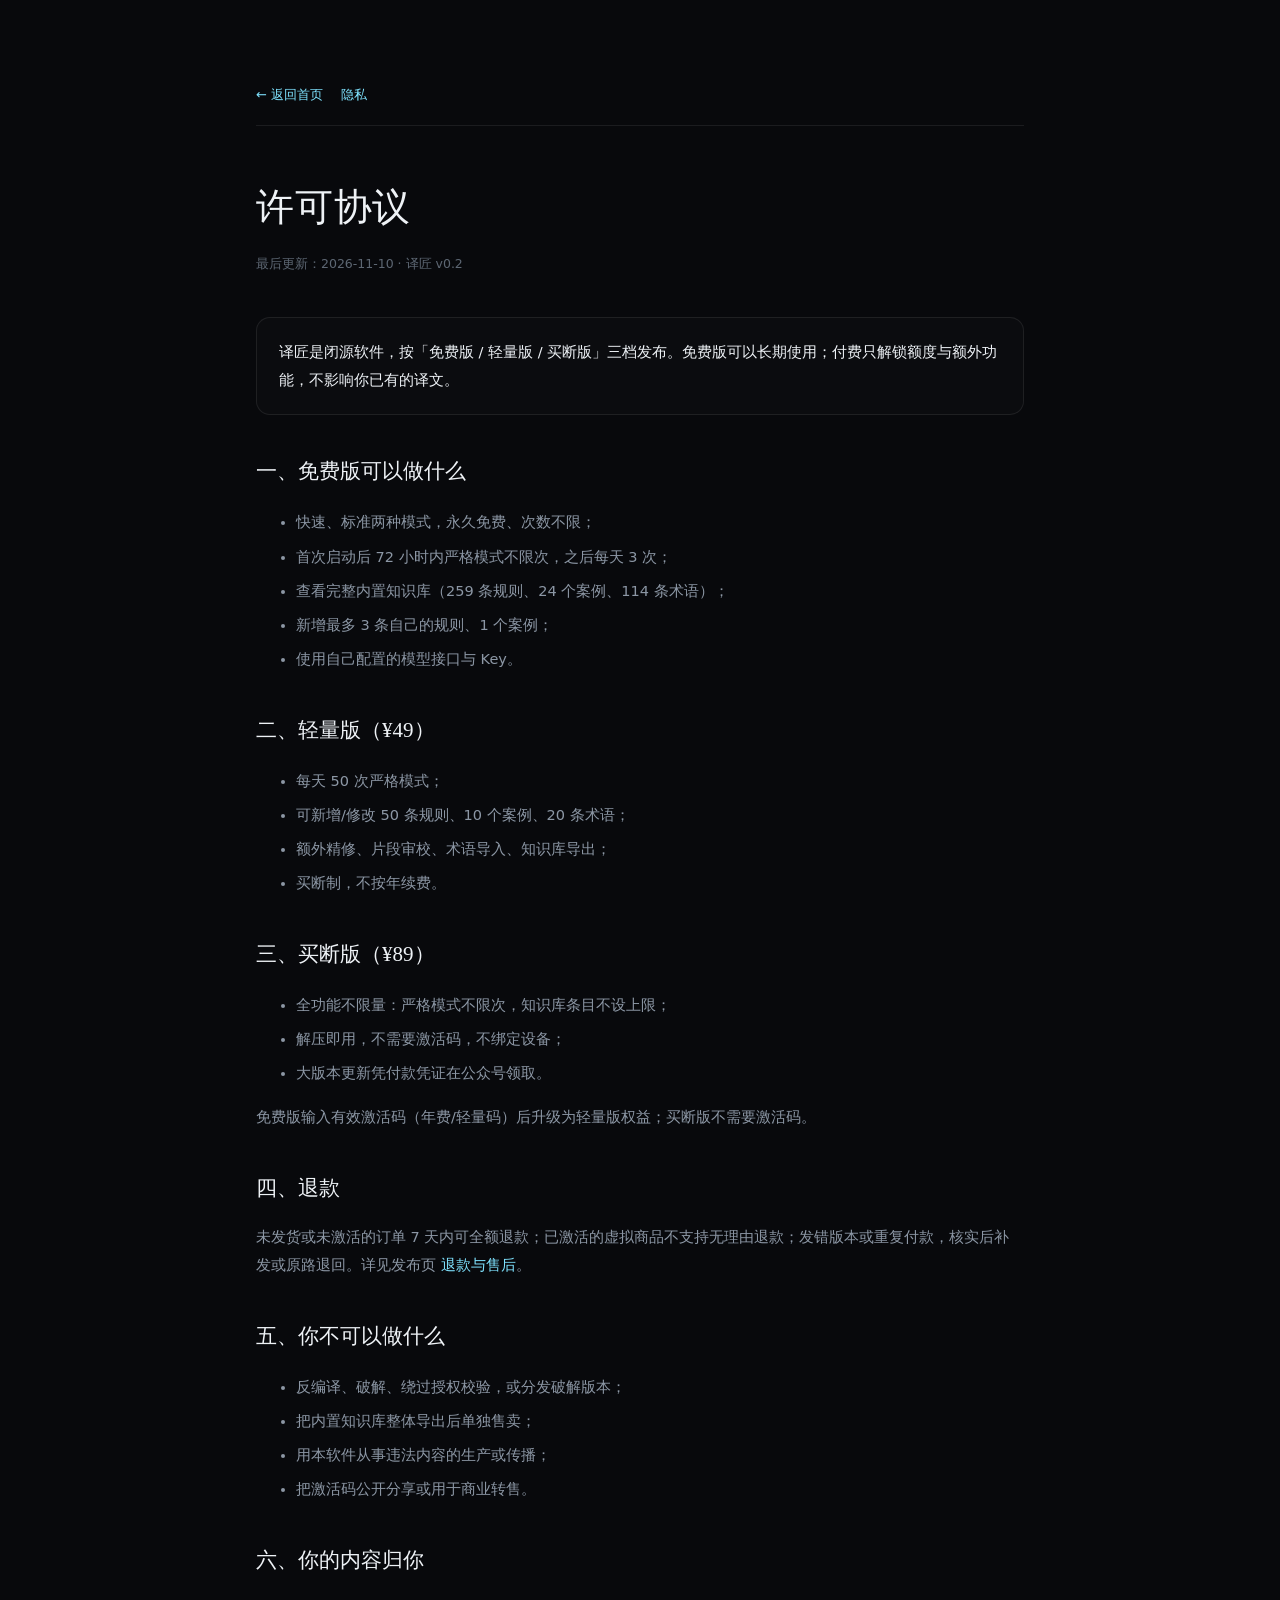
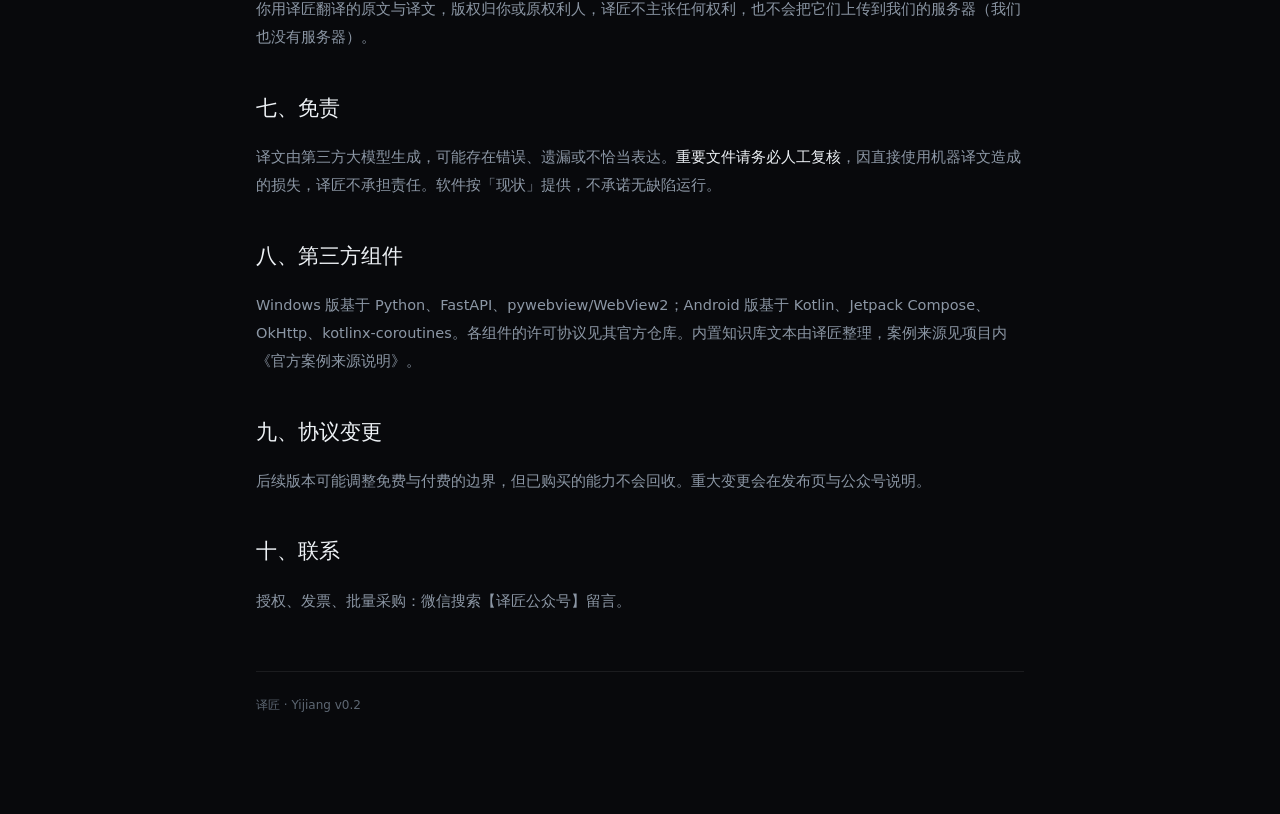
==== docs/license.html @ 1c34830a "docs: 同步三档页面、退款说明与 README（修正上次提交源目录）" ====
<!doctype html>
<html lang="zh-CN">
<head>
<meta charset="utf-8" />
<meta name="viewport" content="width=device-width, initial-scale=1" />
<title>译匠 · 许可协议</title>
<meta name="description" content="译匠的许可协议：免费版可用范围、付费能力、禁止行为与免责声明。" />
<link rel="icon" href="data:image/svg+xml,%3Csvg xmlns='http://www.w3.org/2000/svg' viewBox='0 0 64 64'%3E%3Crect width='64' height='64' rx='14' fill='%230b0d10'/%3E%3Ctext x='32' y='46' font-size='40' text-anchor='middle' fill='%23eef2f6' font-family='serif'%3E%E8%AF%91%3C/text%3E%3C/svg%3E" />
<style>
  :root{
    --bg:#08090c; --ink:#eef2f6; --dim:#8c97a5; --faint:#5d6773; --teal:#7fe3ff;
    --line:rgba(255,255,255,.08);
    --serif:"Songti SC","Noto Serif SC","Source Han Serif SC",SimSun,Georgia,serif;
    --sans:"PingFang SC","Microsoft YaHei","Noto Sans SC",system-ui,-apple-system,sans-serif;
  }
  *{box-sizing:border-box}
  body{margin:0;background:var(--bg);color:var(--ink);font-family:var(--sans);line-height:1.95;-webkit-font-smoothing:antialiased}
  a{color:var(--teal);text-decoration:none}
  a:hover{text-decoration:underline}
  .wrap{max-width:820px;margin:0 auto;padding:64px 26px 96px}
  nav{border-bottom:1px solid var(--line);padding:18px 0;margin-bottom:44px;font-size:13px;color:var(--dim);display:flex;gap:18px}
  h1{font-family:var(--serif);font-weight:500;font-size:38px;margin:0 0 8px;letter-spacing:.02em}
  .sub{color:var(--faint);font-size:12.5px;margin-bottom:40px}
  h2{font-family:var(--serif);font-weight:500;font-size:21px;margin:36px 0 10px}
  p,li{color:var(--dim);font-size:14.5px}
  li{margin:6px 0}
  b{color:var(--ink);font-weight:500}
  .box{border:1px solid var(--line);border-radius:14px;padding:20px 22px;background:rgba(255,255,255,.015);margin:22px 0}
  .box p{margin:0;color:var(--ink)}
  code{font-family:Consolas,monospace;font-size:13px;color:var(--teal)}
  footer{border-top:1px solid var(--line);margin-top:56px;padding-top:22px;font-size:12px;color:var(--faint)}
</style>
</head>
<body>
<div class="wrap">
  <nav>
    <a href="index.html">← 返回首页</a>
    <a href="privacy.html">隐私</a>
  </nav>

  <h1>许可协议</h1>
  <div class="sub">最后更新：2026-11-10 · 译匠 v0.2</div>

  <div class="box">
    <p>译匠是<b>闭源软件</b>，按「免费版 / 轻量版 / 买断版」三档发布。免费版可以长期使用；付费只解锁额度与额外功能，不影响你已有的译文。</p>
  </div>

  <h2>一、免费版可以做什么</h2>
  <ul>
    <li>快速、标准两种模式，永久免费、次数不限；</li>
    <li>首次启动后 72 小时内严格模式不限次，之后每天 3 次；</li>
    <li>查看完整内置知识库（259 条规则、24 个案例、114 条术语）；</li>
    <li>新增最多 3 条自己的规则、1 个案例；</li>
    <li>使用自己配置的模型接口与 Key。</li>
  </ul>

  <h2>二、轻量版（¥49）</h2>
  <ul>
    <li>每天 50 次严格模式；</li>
    <li>可新增/修改 50 条规则、10 个案例、20 条术语；</li>
    <li>额外精修、片段审校、术语导入、知识库导出；</li>
    <li>买断制，不按年续费。</li>
  </ul>

  <h2>三、买断版（¥89）</h2>
  <ul>
    <li>全功能不限量：严格模式不限次，知识库条目不设上限；</li>
    <li>解压即用，不需要激活码，不绑定设备；</li>
    <li>大版本更新凭付款凭证在公众号领取。</li>
  </ul>
  <p>免费版输入有效激活码（年费/轻量码）后升级为轻量版权益；买断版不需要激活码。</p>

  <h2>四、退款</h2>
  <p>未发货或未激活的订单 7 天内可全额退款；已激活的虚拟商品不支持无理由退款；发错版本或重复付款，核实后补发或原路退回。详见发布页 <a href="index.html#refund">退款与售后</a>。</p>

  <h2>五、你不可以做什么</h2>
  <ul>
    <li>反编译、破解、绕过授权校验，或分发破解版本；</li>
    <li>把内置知识库整体导出后单独售卖；</li>
    <li>用本软件从事违法内容的生产或传播；</li>
    <li>把激活码公开分享或用于商业转售。</li>
  </ul>

  <h2>六、你的内容归你</h2>
  <p>你用译匠翻译的原文与译文，版权归你或原权利人，译匠不主张任何权利，也不会把它们上传到我们的服务器（我们也没有服务器）。</p>

  <h2>七、免责</h2>
  <p>译文由第三方大模型生成，可能存在错误、遗漏或不恰当表达。<b>重要文件请务必人工复核</b>，因直接使用机器译文造成的损失，译匠不承担责任。软件按「现状」提供，不承诺无缺陷运行。</p>

  <h2>八、第三方组件</h2>
  <p>Windows 版基于 Python、FastAPI、pywebview/WebView2；Android 版基于 Kotlin、Jetpack Compose、OkHttp、kotlinx-coroutines。各组件的许可协议见其官方仓库。内置知识库文本由译匠整理，案例来源见项目内《官方案例来源说明》。</p>

  <h2>九、协议变更</h2>
  <p>后续版本可能调整免费与付费的边界，但已购买的能力不会回收。重大变更会在发布页与公众号说明。</p>

  <h2>十、联系</h2>
  <p>授权、发票、批量采购：微信搜索【译匠公众号】留言。</p>

  <footer>译匠 · Yijiang v0.2</footer>
</div>
</body>
</html>
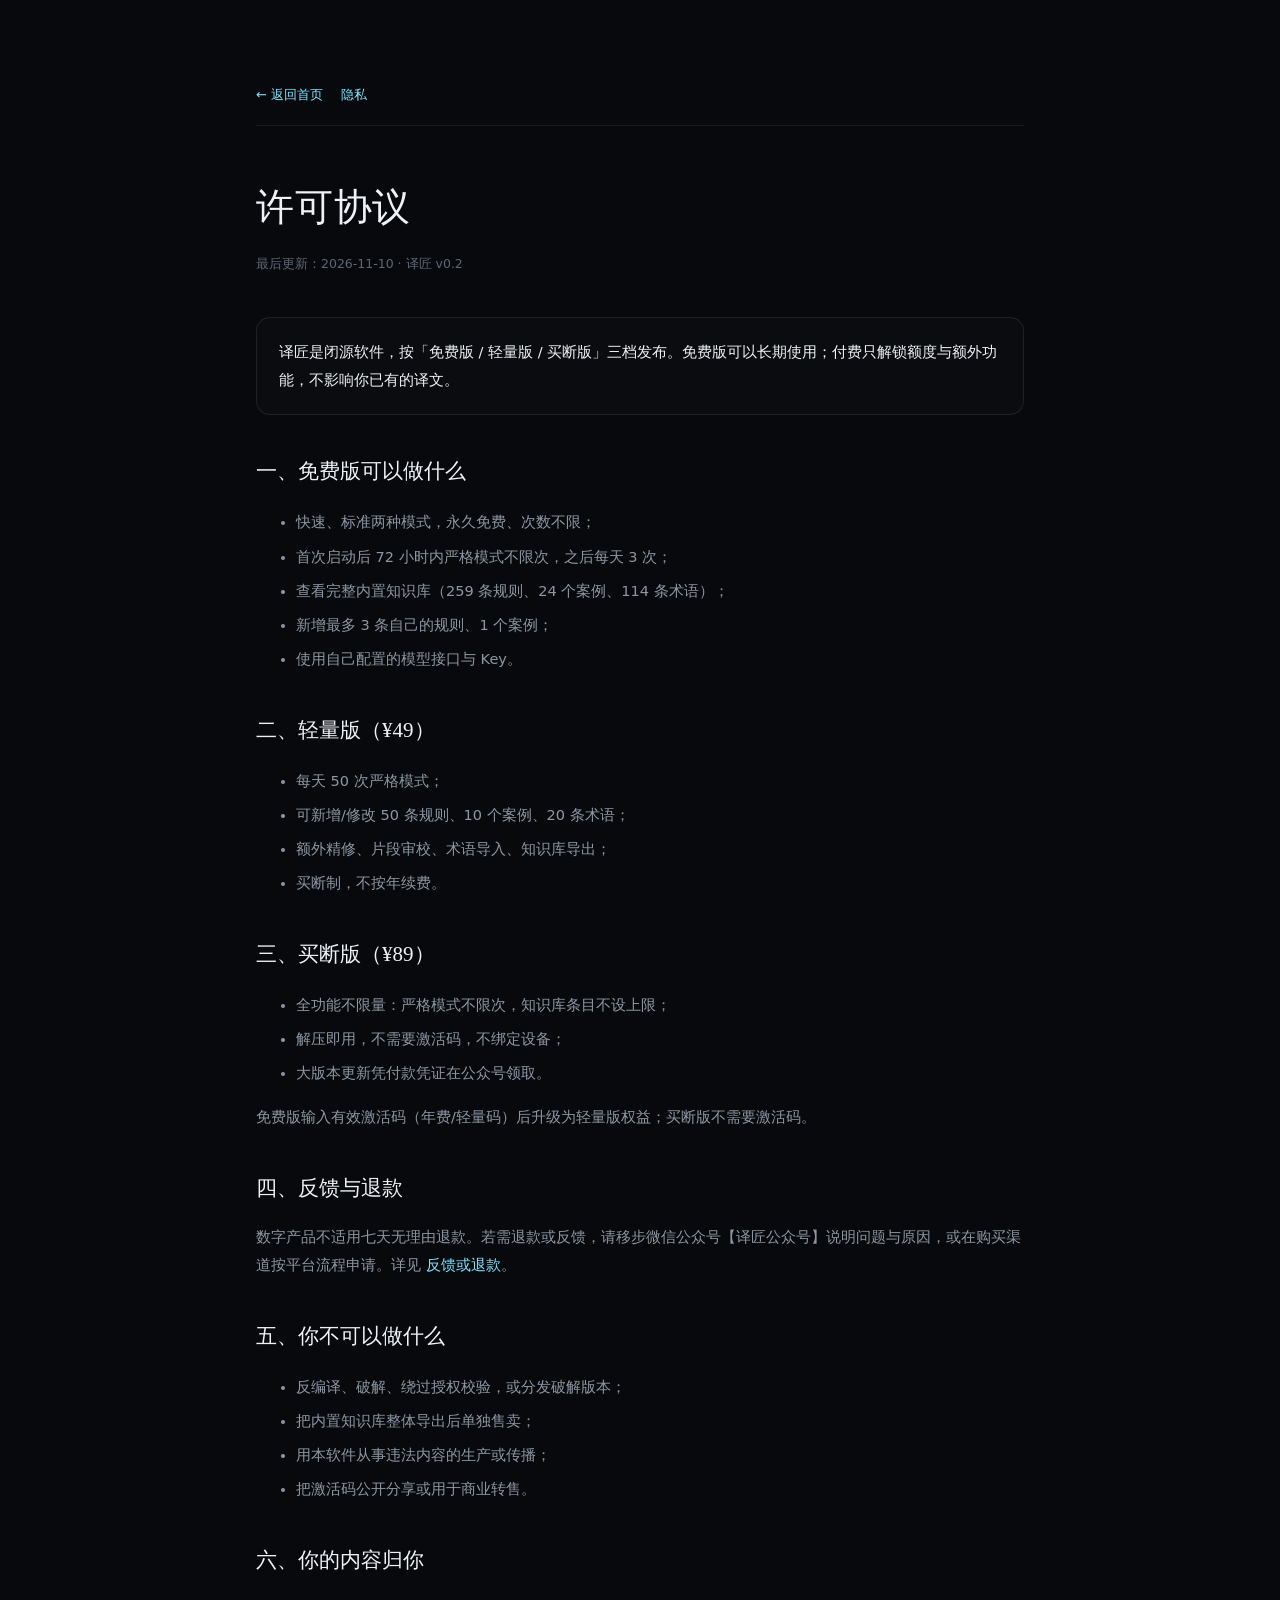
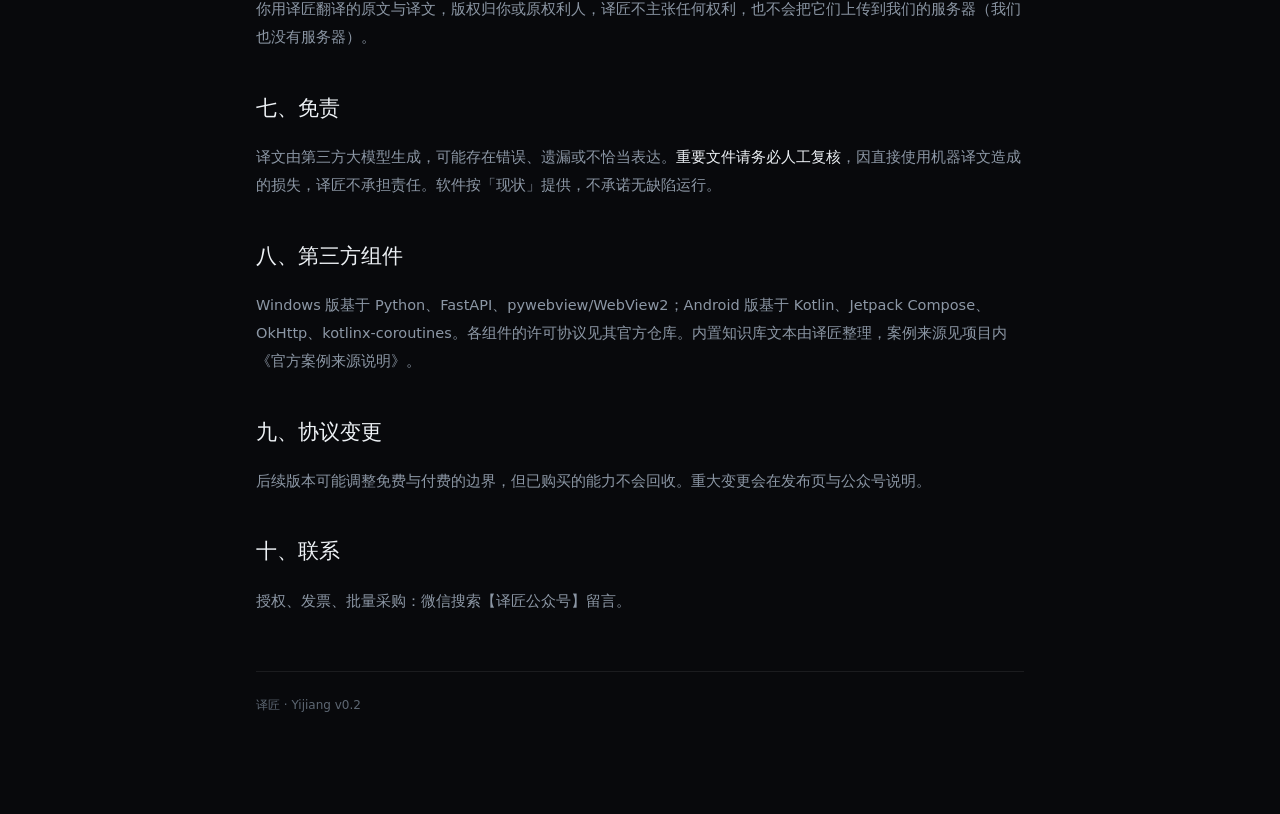
==== commit b97ba9d5: "docs: 无激活码三档、退款按钮页、免费包最终版" ====
--- a/docs/license.html
+++ b/docs/license.html
@@ -70,8 +70,8 @@
   </ul>
   <p>免费版输入有效激活码（年费/轻量码）后升级为轻量版权益；买断版不需要激活码。</p>
 
-  <h2>四、退款</h2>
-  <p>未发货或未激活的订单 7 天内可全额退款；已激活的虚拟商品不支持无理由退款；发错版本或重复付款，核实后补发或原路退回。详见发布页 <a href="index.html#refund">退款与售后</a>。</p>
+  <h2>四、反馈与退款</h2>
+  <p>数字产品不适用七天无理由退款。若需退款或反馈，请移步微信公众号【译匠公众号】说明问题与原因，或在购买渠道按平台流程申请。详见 <a href="refund.html" target="_blank" rel="noopener">反馈或退款</a>。</p>
 
   <h2>五、你不可以做什么</h2>
   <ul>
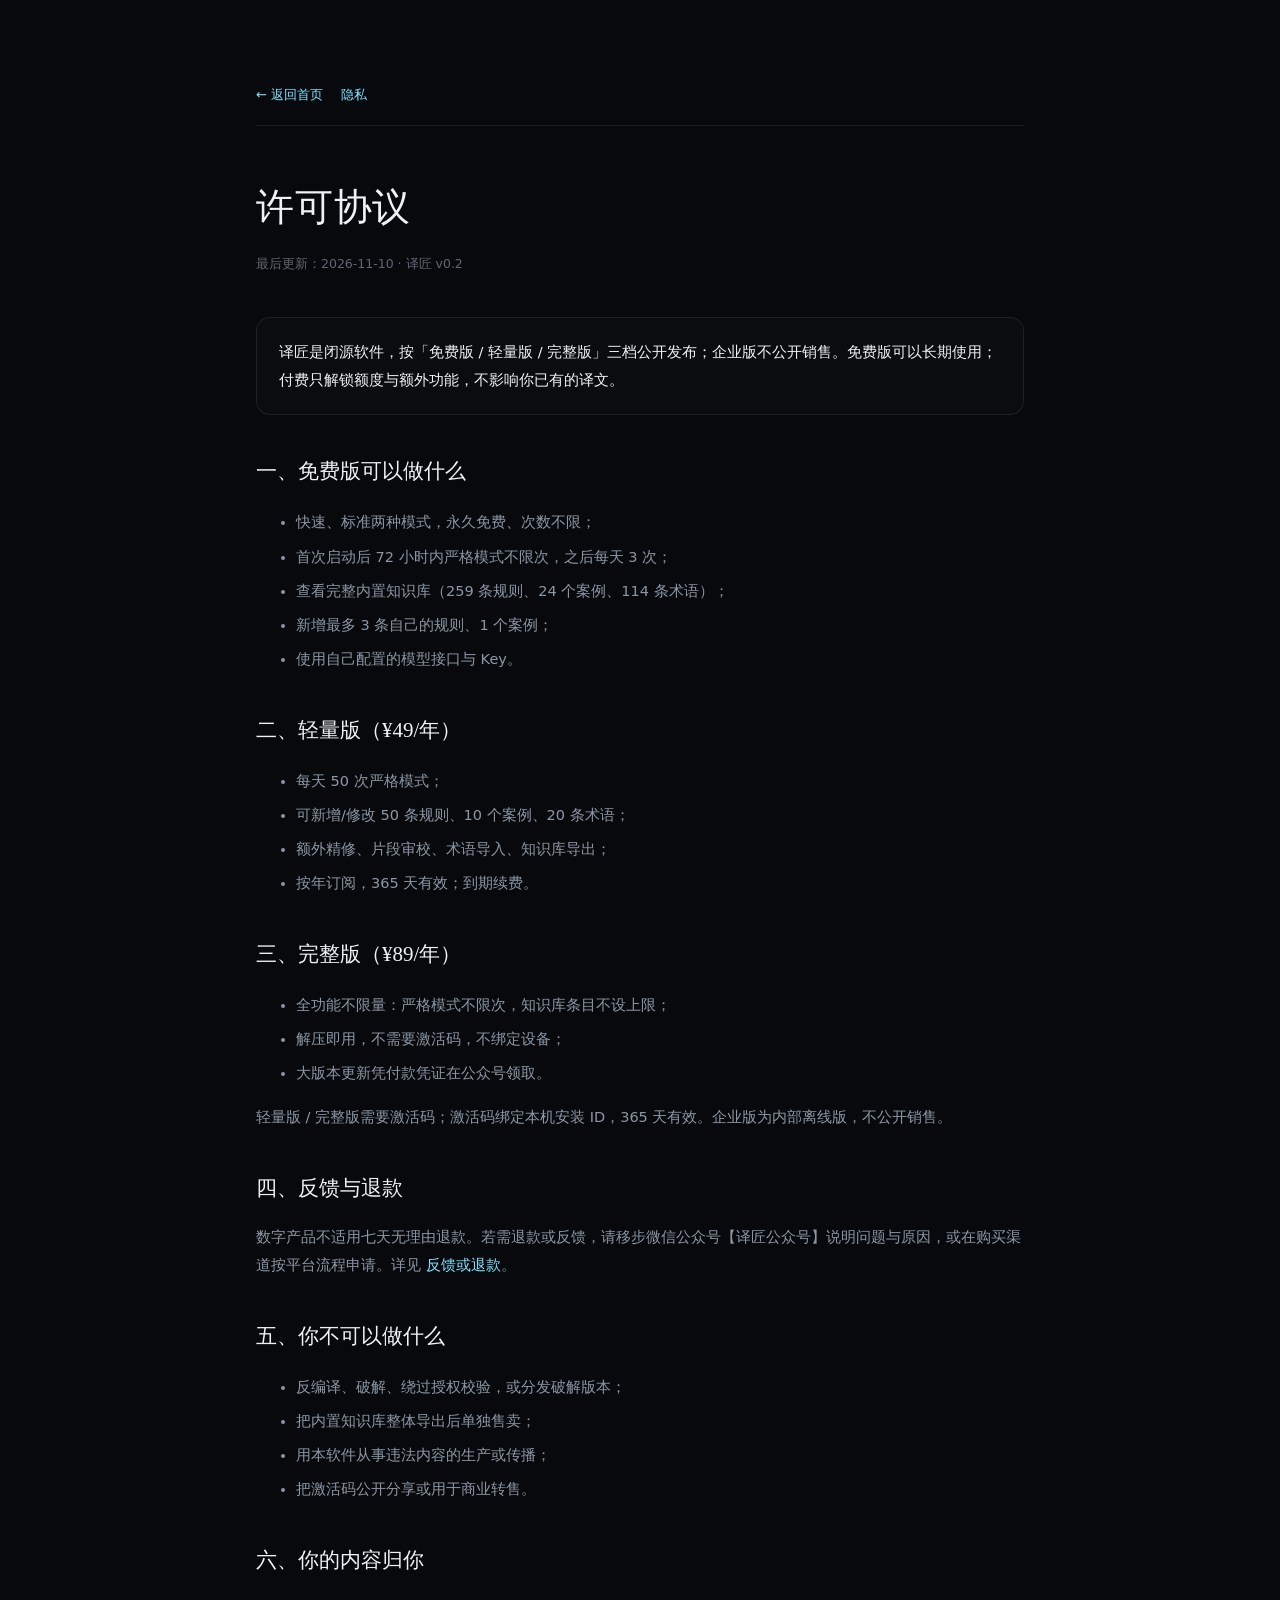
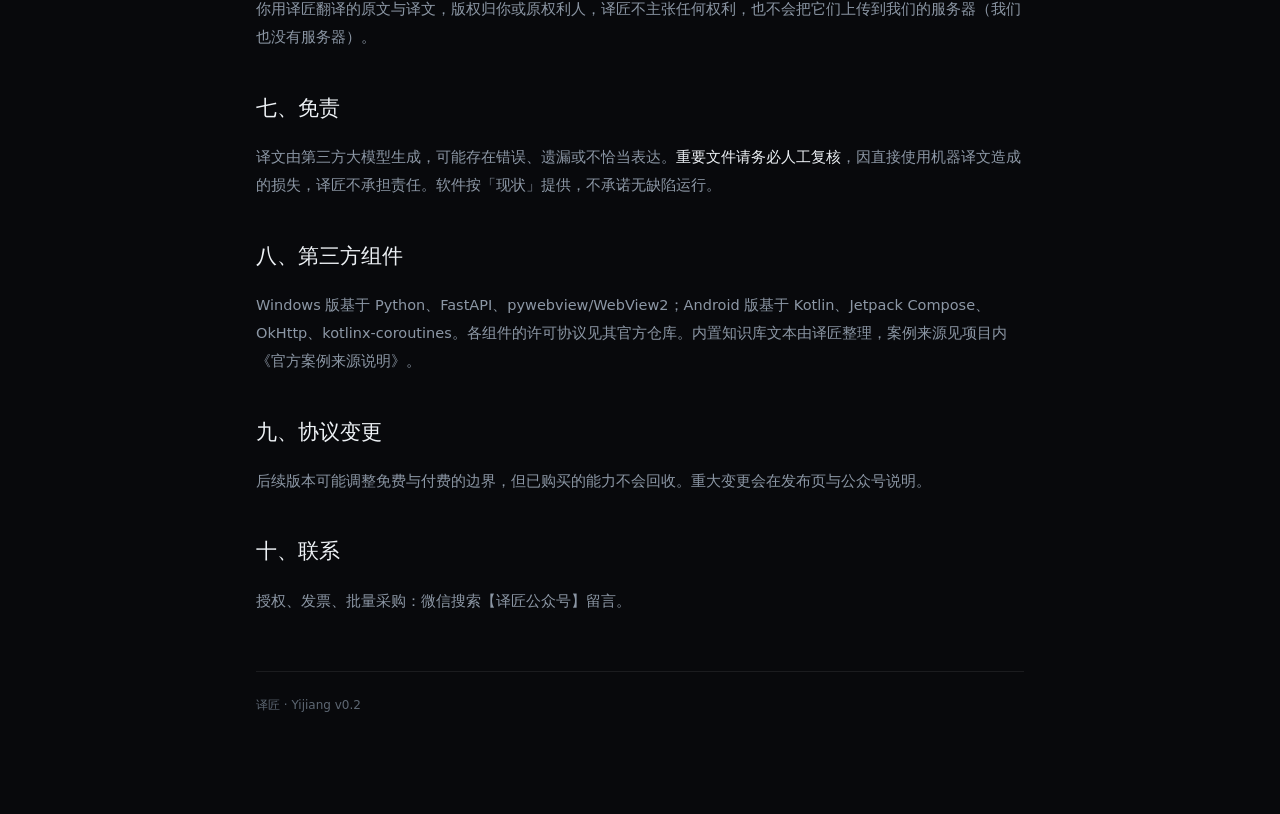
==== commit b5ca435e: "site: align annual tiers, enterprise note, privacy" ====
--- a/docs/license.html
+++ b/docs/license.html
@@ -42,7 +42,7 @@
   <div class="sub">最后更新：2026-11-10 · 译匠 v0.2</div>
 
   <div class="box">
-    <p>译匠是<b>闭源软件</b>，按「免费版 / 轻量版 / 买断版」三档发布。免费版可以长期使用；付费只解锁额度与额外功能，不影响你已有的译文。</p>
+    <p>译匠是<b>闭源软件</b>，按「免费版 / 轻量版 / 完整版」三档公开发布；企业版不公开销售。免费版可以长期使用；付费只解锁额度与额外功能，不影响你已有的译文。</p>
   </div>
 
   <h2>一、免费版可以做什么</h2>
@@ -54,21 +54,21 @@
     <li>使用自己配置的模型接口与 Key。</li>
   </ul>
 
-  <h2>二、轻量版（¥49）</h2>
+  <h2>二、轻量版（¥49/年）</h2>
   <ul>
     <li>每天 50 次严格模式；</li>
     <li>可新增/修改 50 条规则、10 个案例、20 条术语；</li>
     <li>额外精修、片段审校、术语导入、知识库导出；</li>
-    <li>买断制，不按年续费。</li>
+    <li>按年订阅，365 天有效；到期续费。</li>
   </ul>
 
-  <h2>三、买断版（¥89）</h2>
+  <h2>三、完整版（¥89/年）</h2>
   <ul>
     <li>全功能不限量：严格模式不限次，知识库条目不设上限；</li>
     <li>解压即用，不需要激活码，不绑定设备；</li>
     <li>大版本更新凭付款凭证在公众号领取。</li>
   </ul>
-  <p>免费版输入有效激活码（年费/轻量码）后升级为轻量版权益；买断版不需要激活码。</p>
+  <p>轻量版 / 完整版需要激活码；激活码绑定本机安装 ID，365 天有效。企业版为内部离线版，不公开销售。</p>
 
   <h2>四、反馈与退款</h2>
   <p>数字产品不适用七天无理由退款。若需退款或反馈，请移步微信公众号【译匠公众号】说明问题与原因，或在购买渠道按平台流程申请。详见 <a href="refund.html" target="_blank" rel="noopener">反馈或退款</a>。</p>
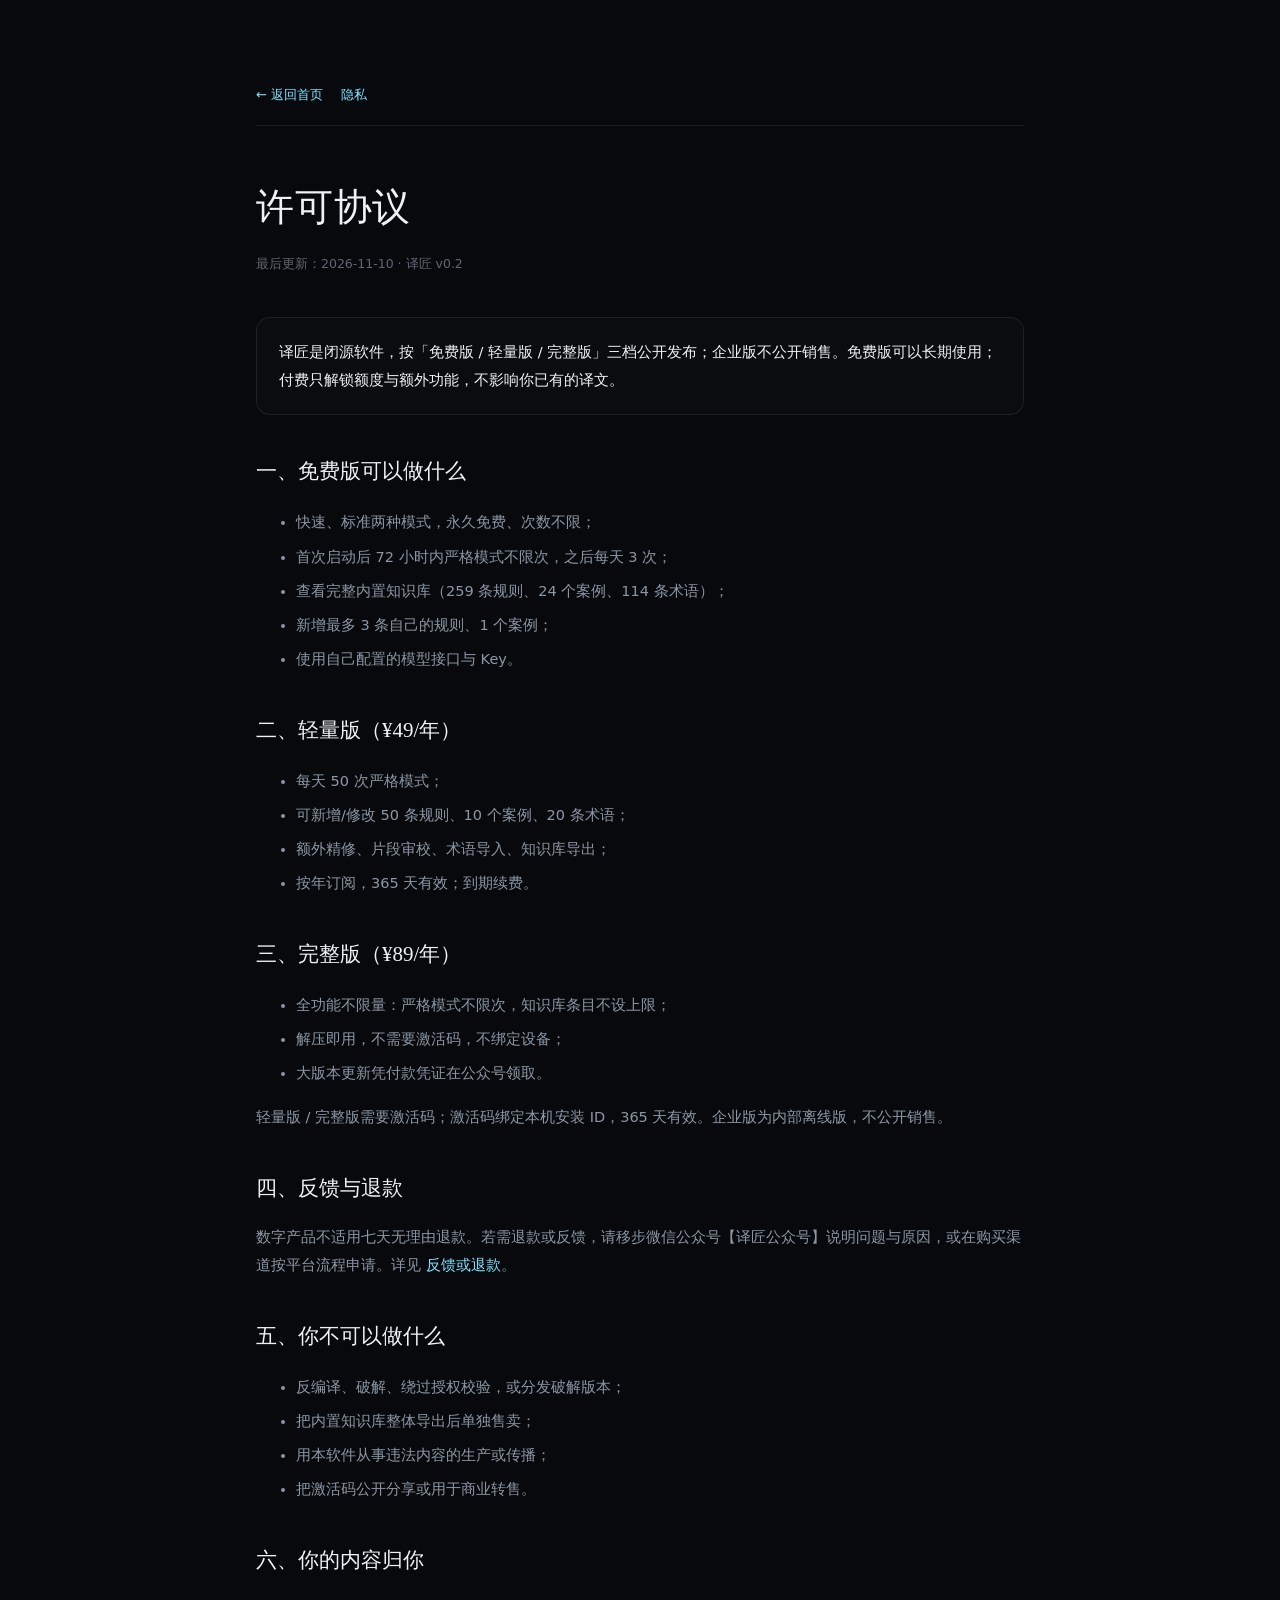
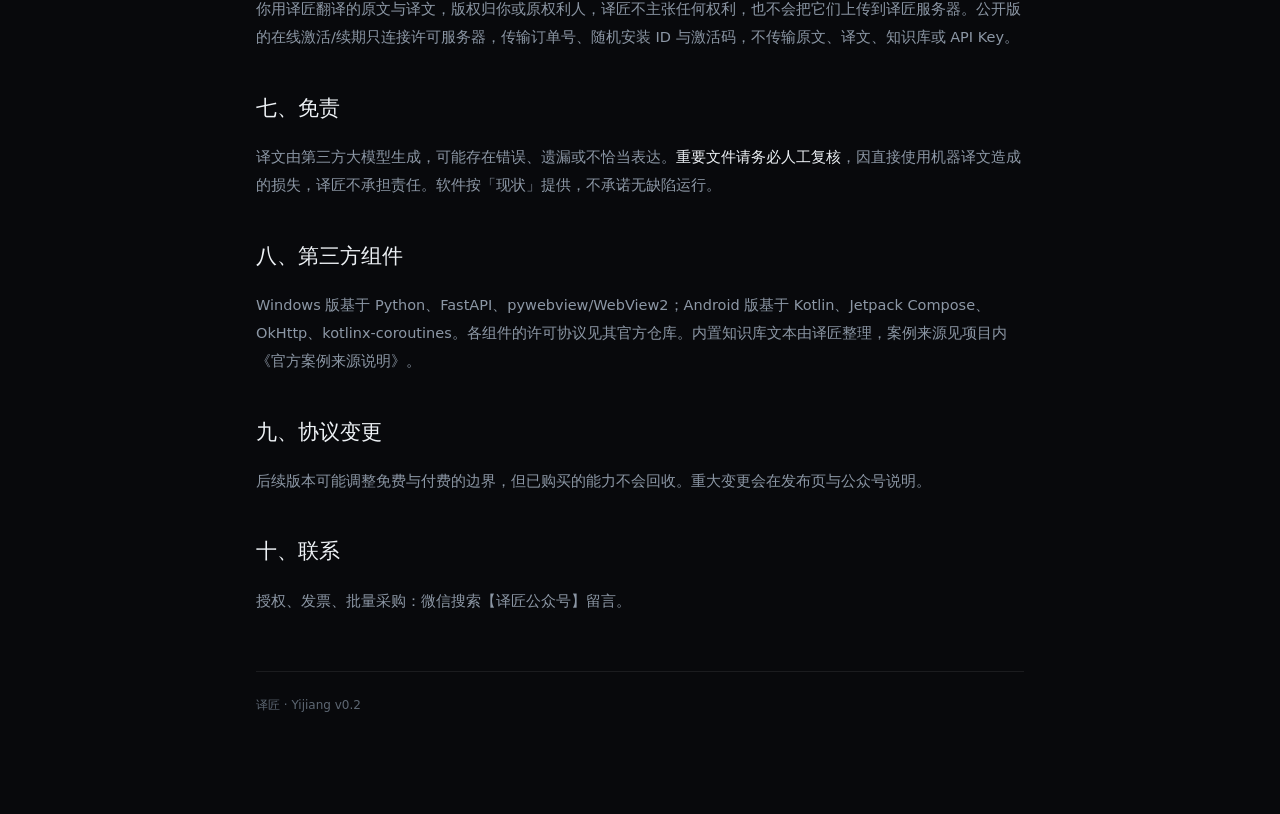
==== commit a39a3b4d: "Update docs/license.html: 2026-11-12 hardening" ====
--- a/docs/license.html
+++ b/docs/license.html
@@ -82,7 +82,7 @@
   </ul>
 
   <h2>六、你的内容归你</h2>
-  <p>你用译匠翻译的原文与译文，版权归你或原权利人，译匠不主张任何权利，也不会把它们上传到我们的服务器（我们也没有服务器）。</p>
+  <p>你用译匠翻译的原文与译文，版权归你或原权利人，译匠不主张任何权利，也不会把它们上传到译匠服务器。公开版的在线激活/续期只连接许可服务器，传输订单号、随机安装 ID 与激活码，不传输原文、译文、知识库或 API Key。</p>
 
   <h2>七、免责</h2>
   <p>译文由第三方大模型生成，可能存在错误、遗漏或不恰当表达。<b>重要文件请务必人工复核</b>，因直接使用机器译文造成的损失，译匠不承担责任。软件按「现状」提供，不承诺无缺陷运行。</p>
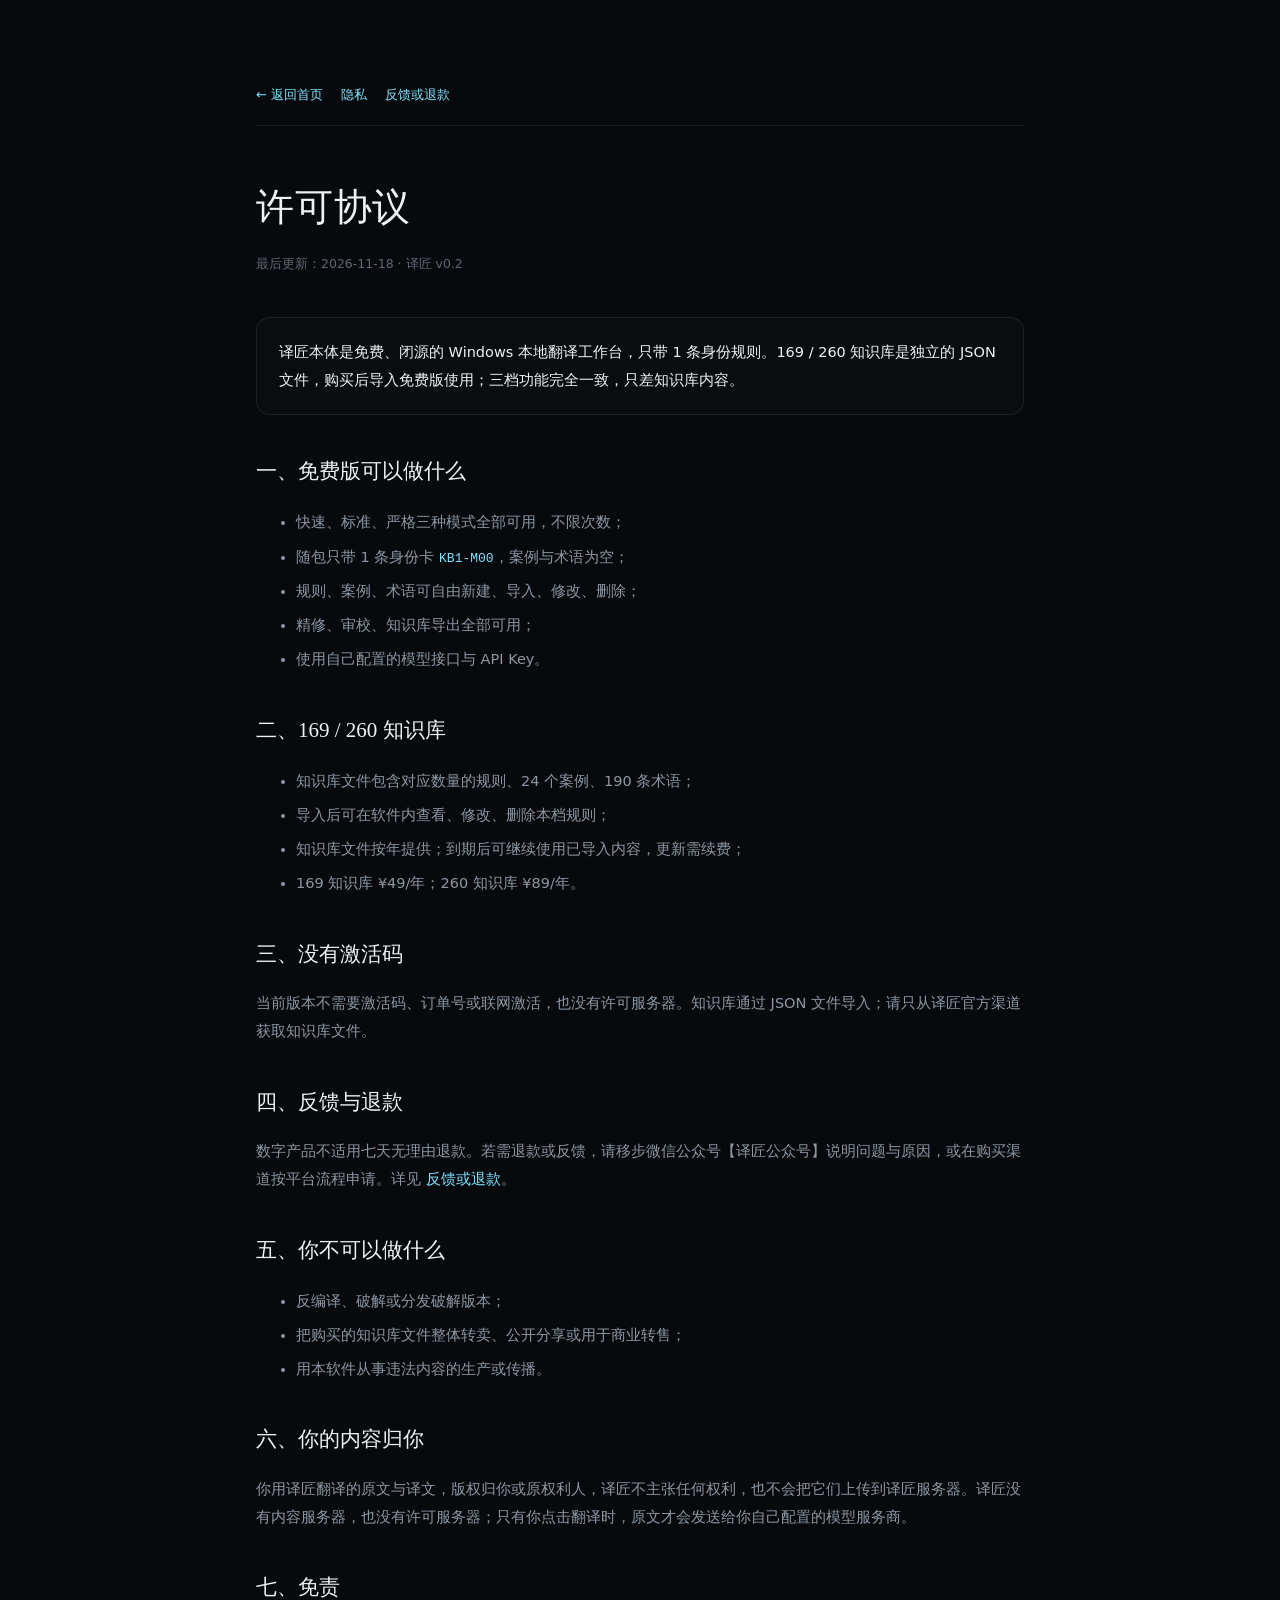
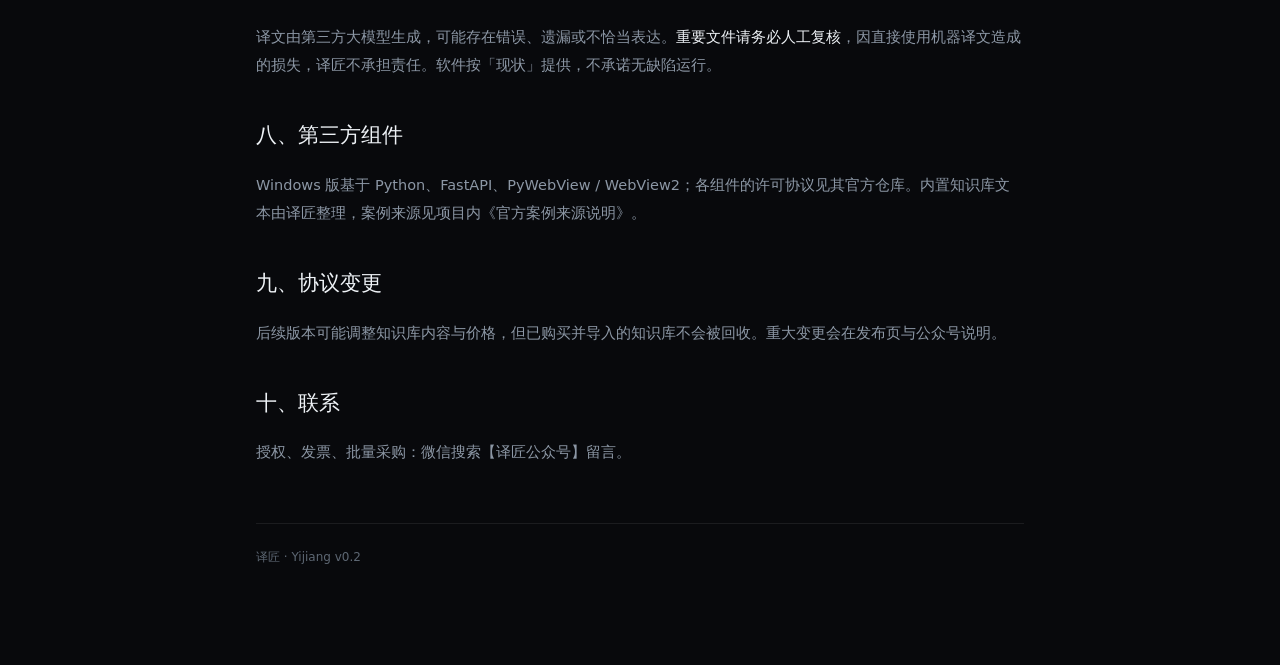
==== commit 912ff5b5: "site: v0.2 免费版空壳 + 169/260 知识库导入；更新下载、隐私与许可口径" ====
--- a/docs/license.html
+++ b/docs/license.html
@@ -1,102 +1,97 @@
-<!doctype html>
-<html lang="zh-CN">
-<head>
-<meta charset="utf-8" />
-<meta name="viewport" content="width=device-width, initial-scale=1" />
-<title>译匠 · 许可协议</title>
-<meta name="description" content="译匠的许可协议：免费版可用范围、付费能力、禁止行为与免责声明。" />
-<link rel="icon" href="data:image/svg+xml,%3Csvg xmlns='http://www.w3.org/2000/svg' viewBox='0 0 64 64'%3E%3Crect width='64' height='64' rx='14' fill='%230b0d10'/%3E%3Ctext x='32' y='46' font-size='40' text-anchor='middle' fill='%23eef2f6' font-family='serif'%3E%E8%AF%91%3C/text%3E%3C/svg%3E" />
-<style>
-  :root{
-    --bg:#08090c; --ink:#eef2f6; --dim:#8c97a5; --faint:#5d6773; --teal:#7fe3ff;
-    --line:rgba(255,255,255,.08);
-    --serif:"Songti SC","Noto Serif SC","Source Han Serif SC",SimSun,Georgia,serif;
-    --sans:"PingFang SC","Microsoft YaHei","Noto Sans SC",system-ui,-apple-system,sans-serif;
-  }
-  *{box-sizing:border-box}
-  body{margin:0;background:var(--bg);color:var(--ink);font-family:var(--sans);line-height:1.95;-webkit-font-smoothing:antialiased}
-  a{color:var(--teal);text-decoration:none}
-  a:hover{text-decoration:underline}
-  .wrap{max-width:820px;margin:0 auto;padding:64px 26px 96px}
-  nav{border-bottom:1px solid var(--line);padding:18px 0;margin-bottom:44px;font-size:13px;color:var(--dim);display:flex;gap:18px}
-  h1{font-family:var(--serif);font-weight:500;font-size:38px;margin:0 0 8px;letter-spacing:.02em}
-  .sub{color:var(--faint);font-size:12.5px;margin-bottom:40px}
-  h2{font-family:var(--serif);font-weight:500;font-size:21px;margin:36px 0 10px}
-  p,li{color:var(--dim);font-size:14.5px}
-  li{margin:6px 0}
-  b{color:var(--ink);font-weight:500}
-  .box{border:1px solid var(--line);border-radius:14px;padding:20px 22px;background:rgba(255,255,255,.015);margin:22px 0}
-  .box p{margin:0;color:var(--ink)}
-  code{font-family:Consolas,monospace;font-size:13px;color:var(--teal)}
-  footer{border-top:1px solid var(--line);margin-top:56px;padding-top:22px;font-size:12px;color:var(--faint)}
-</style>
-</head>
-<body>
-<div class="wrap">
-  <nav>
-    <a href="index.html">← 返回首页</a>
-    <a href="privacy.html">隐私</a>
-  </nav>
-
-  <h1>许可协议</h1>
-  <div class="sub">最后更新：2026-11-10 · 译匠 v0.2</div>
-
-  <div class="box">
-    <p>译匠是<b>闭源软件</b>，按「免费版 / 轻量版 / 完整版」三档公开发布；企业版不公开销售。免费版可以长期使用；付费只解锁额度与额外功能，不影响你已有的译文。</p>
-  </div>
-
-  <h2>一、免费版可以做什么</h2>
-  <ul>
-    <li>快速、标准两种模式，永久免费、次数不限；</li>
-    <li>首次启动后 72 小时内严格模式不限次，之后每天 3 次；</li>
-    <li>查看完整内置知识库（259 条规则、24 个案例、114 条术语）；</li>
-    <li>新增最多 3 条自己的规则、1 个案例；</li>
-    <li>使用自己配置的模型接口与 Key。</li>
-  </ul>
-
-  <h2>二、轻量版（¥49/年）</h2>
-  <ul>
-    <li>每天 50 次严格模式；</li>
-    <li>可新增/修改 50 条规则、10 个案例、20 条术语；</li>
-    <li>额外精修、片段审校、术语导入、知识库导出；</li>
-    <li>按年订阅，365 天有效；到期续费。</li>
-  </ul>
-
-  <h2>三、完整版（¥89/年）</h2>
-  <ul>
-    <li>全功能不限量：严格模式不限次，知识库条目不设上限；</li>
-    <li>解压即用，不需要激活码，不绑定设备；</li>
-    <li>大版本更新凭付款凭证在公众号领取。</li>
-  </ul>
-  <p>轻量版 / 完整版需要激活码；激活码绑定本机安装 ID，365 天有效。企业版为内部离线版，不公开销售。</p>
-
-  <h2>四、反馈与退款</h2>
-  <p>数字产品不适用七天无理由退款。若需退款或反馈，请移步微信公众号【译匠公众号】说明问题与原因，或在购买渠道按平台流程申请。详见 <a href="refund.html" target="_blank" rel="noopener">反馈或退款</a>。</p>
-
-  <h2>五、你不可以做什么</h2>
-  <ul>
-    <li>反编译、破解、绕过授权校验，或分发破解版本；</li>
-    <li>把内置知识库整体导出后单独售卖；</li>
-    <li>用本软件从事违法内容的生产或传播；</li>
-    <li>把激活码公开分享或用于商业转售。</li>
-  </ul>
-
-  <h2>六、你的内容归你</h2>
-  <p>你用译匠翻译的原文与译文，版权归你或原权利人，译匠不主张任何权利，也不会把它们上传到译匠服务器。公开版的在线激活/续期只连接许可服务器，传输订单号、随机安装 ID 与激活码，不传输原文、译文、知识库或 API Key。</p>
-
-  <h2>七、免责</h2>
-  <p>译文由第三方大模型生成，可能存在错误、遗漏或不恰当表达。<b>重要文件请务必人工复核</b>，因直接使用机器译文造成的损失，译匠不承担责任。软件按「现状」提供，不承诺无缺陷运行。</p>
-
-  <h2>八、第三方组件</h2>
-  <p>Windows 版基于 Python、FastAPI、pywebview/WebView2；Android 版基于 Kotlin、Jetpack Compose、OkHttp、kotlinx-coroutines。各组件的许可协议见其官方仓库。内置知识库文本由译匠整理，案例来源见项目内《官方案例来源说明》。</p>
-
-  <h2>九、协议变更</h2>
-  <p>后续版本可能调整免费与付费的边界，但已购买的能力不会回收。重大变更会在发布页与公众号说明。</p>
-
-  <h2>十、联系</h2>
-  <p>授权、发票、批量采购：微信搜索【译匠公众号】留言。</p>
-
-  <footer>译匠 · Yijiang v0.2</footer>
-</div>
-</body>
-</html>
+<!doctype html>
+<html lang="zh-CN">
+<head>
+<meta charset="utf-8" />
+<meta name="viewport" content="width=device-width, initial-scale=1" />
+<title>译匠 · 许可协议</title>
+<meta name="description" content="译匠的许可协议：免费版与知识库文件的使用范围、禁止行为与免责声明。" />
+<link rel="icon" href="data:image/svg+xml,%3Csvg xmlns='http://www.w3.org/2000/svg' viewBox='0 0 64 64'%3E%3Crect width='64' height='64' rx='14' fill='%230b0d10'/%3E%3Ctext x='32' y='46' font-size='40' text-anchor='middle' fill='%23eef2f6' font-family='serif'%3E%E8%AF%91%3C/text%3E%3C/svg%3E" />
+<style>
+  :root{
+    --bg:#08090c; --ink:#eef2f6; --dim:#8c97a5; --faint:#5d6773; --teal:#7fe3ff;
+    --line:rgba(255,255,255,.08);
+    --serif:"Songti SC","Noto Serif SC","Source Han Serif SC",SimSun,Georgia,serif;
+    --sans:"PingFang SC","Microsoft YaHei","Noto Sans SC",system-ui,-apple-system,sans-serif;
+  }
+  *{box-sizing:border-box}
+  body{margin:0;background:var(--bg);color:var(--ink);font-family:var(--sans);line-height:1.95;-webkit-font-smoothing:antialiased}
+  a{color:var(--teal);text-decoration:none}
+  a:hover{text-decoration:underline}
+  .wrap{max-width:820px;margin:0 auto;padding:64px 26px 96px}
+  nav{border-bottom:1px solid var(--line);padding:18px 0;margin-bottom:44px;font-size:13px;color:var(--dim);display:flex;gap:18px}
+  h1{font-family:var(--serif);font-weight:500;font-size:38px;margin:0 0 8px;letter-spacing:.02em}
+  .sub{color:var(--faint);font-size:12.5px;margin-bottom:40px}
+  h2{font-family:var(--serif);font-weight:500;font-size:21px;margin:36px 0 10px}
+  p,li{color:var(--dim);font-size:14.5px}
+  li{margin:6px 0}
+  b{color:var(--ink);font-weight:500}
+  .box{border:1px solid var(--line);border-radius:14px;padding:20px 22px;background:rgba(255,255,255,.015);margin:22px 0}
+  .box p{margin:0;color:var(--ink)}
+  code{font-family:Consolas,monospace;font-size:13px;color:var(--teal)}
+  footer{border-top:1px solid var(--line);margin-top:56px;padding-top:22px;font-size:12px;color:var(--faint)}
+</style>
+</head>
+<body>
+<div class="wrap">
+  <nav>
+    <a href="index.html">← 返回首页</a>
+    <a href="privacy.html">隐私</a>
+    <a href="refund.html">反馈或退款</a>
+  </nav>
+
+  <h1>许可协议</h1>
+  <div class="sub">最后更新：2026-11-18 · 译匠 v0.2</div>
+
+  <div class="box">
+    <p>译匠本体是<b>免费、闭源</b>的 Windows 本地翻译工作台，只带 1 条身份规则。169 / 260 知识库是独立的 JSON 文件，购买后导入免费版使用；三档功能完全一致，只差知识库内容。</p>
+  </div>
+
+  <h2>一、免费版可以做什么</h2>
+  <ul>
+    <li>快速、标准、严格三种模式全部可用，不限次数；</li>
+    <li>随包只带 1 条身份卡 <code>KB1-M00</code>，案例与术语为空；</li>
+    <li>规则、案例、术语可自由新建、导入、修改、删除；</li>
+    <li>精修、审校、知识库导出全部可用；</li>
+    <li>使用自己配置的模型接口与 API Key。</li>
+  </ul>
+
+  <h2>二、169 / 260 知识库</h2>
+  <ul>
+    <li>知识库文件包含对应数量的规则、24 个案例、190 条术语；</li>
+    <li>导入后可在软件内查看、修改、删除本档规则；</li>
+    <li>知识库文件按年提供；到期后可继续使用已导入内容，更新需续费；</li>
+    <li>169 知识库 ¥49/年；260 知识库 ¥89/年。</li>
+  </ul>
+
+  <h2>三、没有激活码</h2>
+  <p>当前版本不需要激活码、订单号或联网激活，也没有许可服务器。知识库通过 JSON 文件导入；请只从译匠官方渠道获取知识库文件。</p>
+
+  <h2>四、反馈与退款</h2>
+  <p>数字产品不适用七天无理由退款。若需退款或反馈，请移步微信公众号【译匠公众号】说明问题与原因，或在购买渠道按平台流程申请。详见 <a href="refund.html">反馈或退款</a>。</p>
+
+  <h2>五、你不可以做什么</h2>
+  <ul>
+    <li>反编译、破解或分发破解版本；</li>
+    <li>把购买的知识库文件整体转卖、公开分享或用于商业转售；</li>
+    <li>用本软件从事违法内容的生产或传播。</li>
+  </ul>
+
+  <h2>六、你的内容归你</h2>
+  <p>你用译匠翻译的原文与译文，版权归你或原权利人，译匠不主张任何权利，也不会把它们上传到译匠服务器。译匠没有内容服务器，也没有许可服务器；只有你点击翻译时，原文才会发送给你自己配置的模型服务商。</p>
+
+  <h2>七、免责</h2>
+  <p>译文由第三方大模型生成，可能存在错误、遗漏或不恰当表达。<b>重要文件请务必人工复核</b>，因直接使用机器译文造成的损失，译匠不承担责任。软件按「现状」提供，不承诺无缺陷运行。</p>
+
+  <h2>八、第三方组件</h2>
+  <p>Windows 版基于 Python、FastAPI、PyWebView / WebView2；各组件的许可协议见其官方仓库。内置知识库文本由译匠整理，案例来源见项目内《官方案例来源说明》。</p>
+
+  <h2>九、协议变更</h2>
+  <p>后续版本可能调整知识库内容与价格，但已购买并导入的知识库不会被回收。重大变更会在发布页与公众号说明。</p>
+
+  <h2>十、联系</h2>
+  <p>授权、发票、批量采购：微信搜索【译匠公众号】留言。</p>
+
+  <footer>译匠 · Yijiang v0.2</footer>
+</div>
+</body>
+</html>
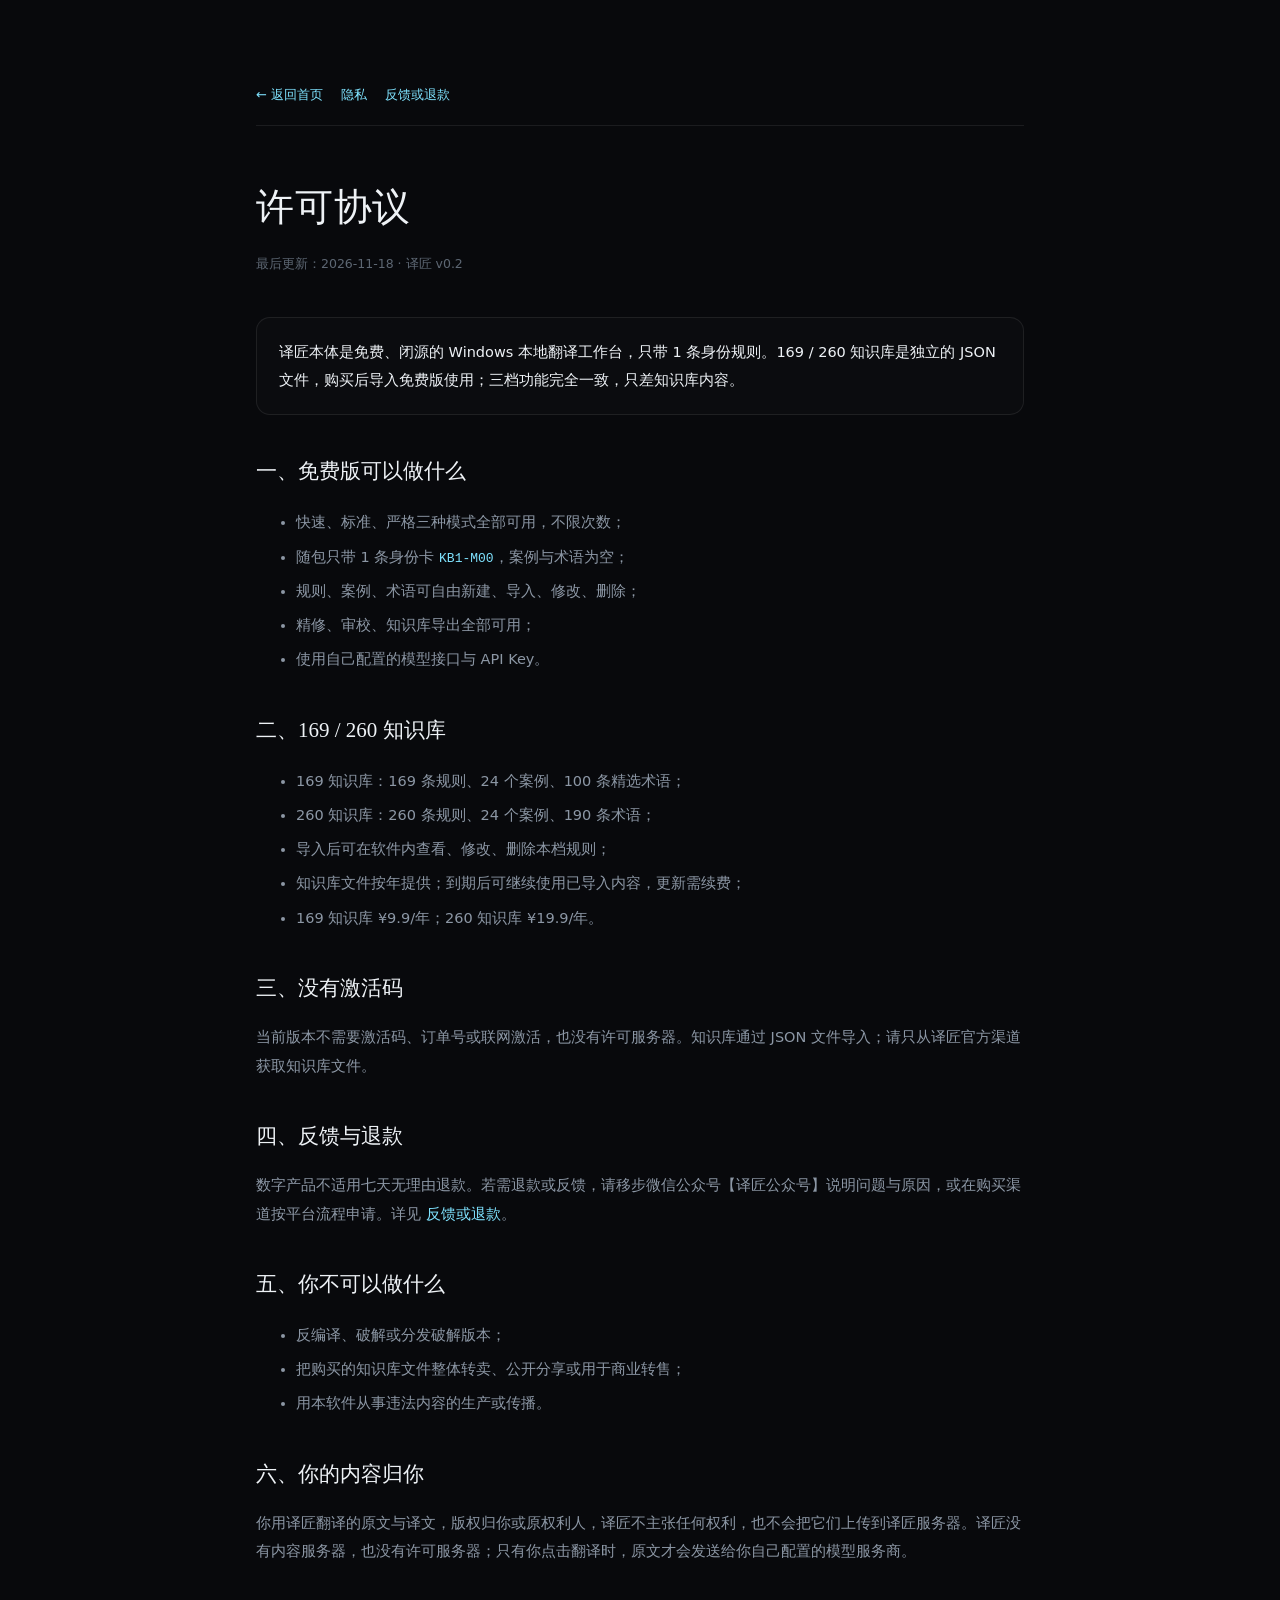
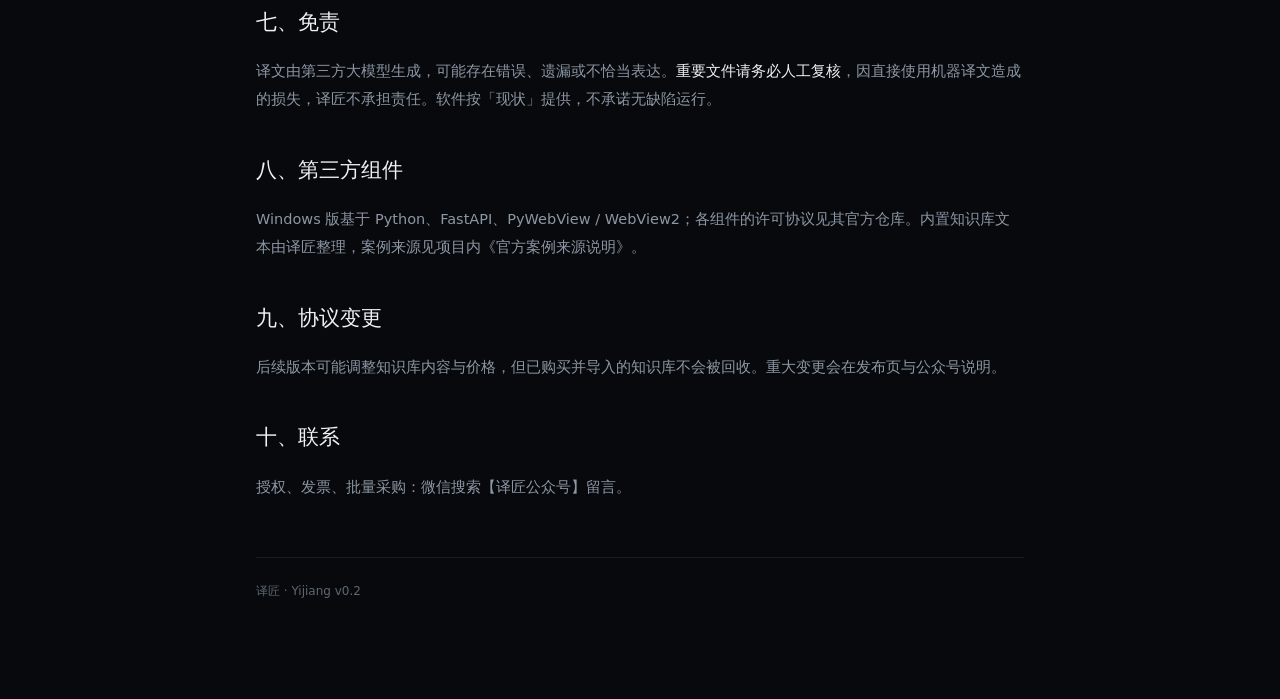
==== commit 124258d8: "site: 169 知识库 100 术语、价格 9.9/19.9、知识库按钮占位" ====
--- a/docs/license.html
+++ b/docs/license.html
@@ -57,10 +57,11 @@
 
   <h2>二、169 / 260 知识库</h2>
   <ul>
-    <li>知识库文件包含对应数量的规则、24 个案例、190 条术语；</li>
+    <li>169 知识库：169 条规则、24 个案例、100 条精选术语；</li>
+    <li>260 知识库：260 条规则、24 个案例、190 条术语；</li>
     <li>导入后可在软件内查看、修改、删除本档规则；</li>
     <li>知识库文件按年提供；到期后可继续使用已导入内容，更新需续费；</li>
-    <li>169 知识库 ¥49/年；260 知识库 ¥89/年。</li>
+    <li>169 知识库 ¥9.9/年；260 知识库 ¥19.9/年。</li>
   </ul>
 
   <h2>三、没有激活码</h2>
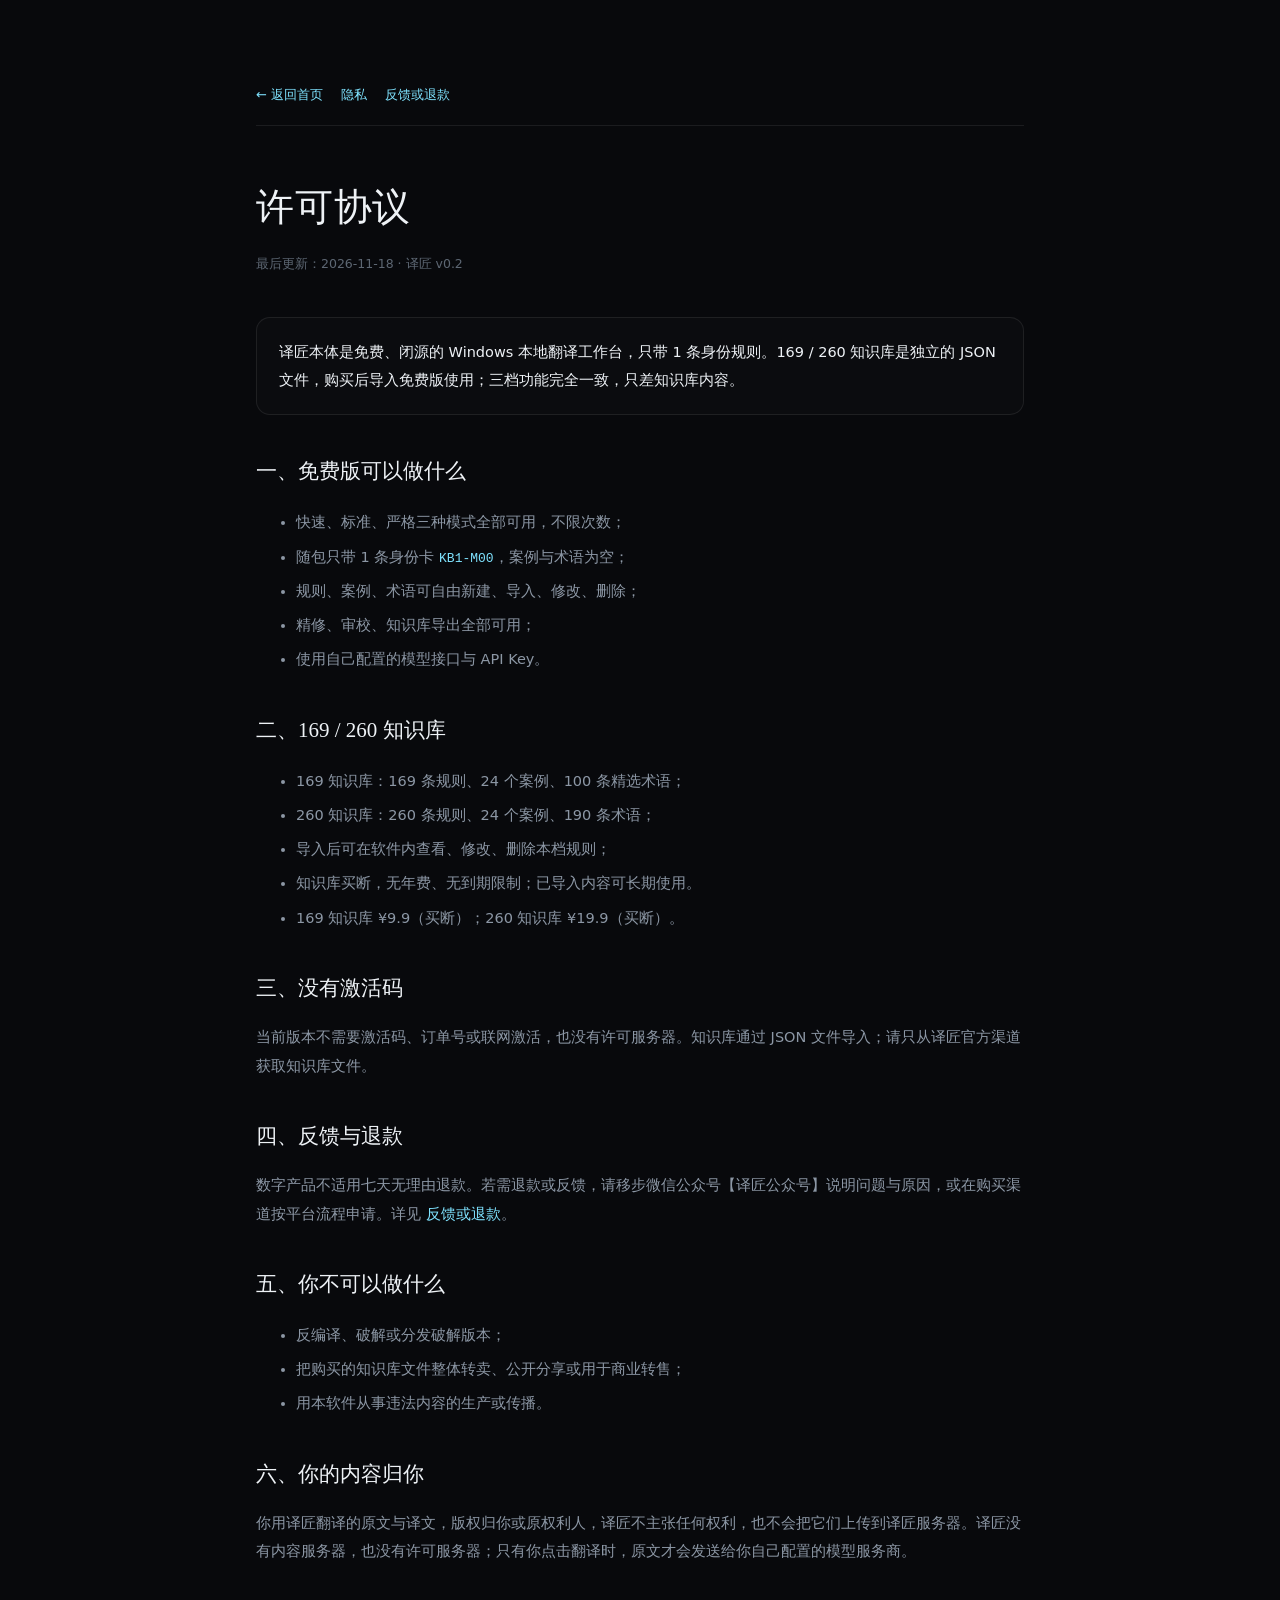
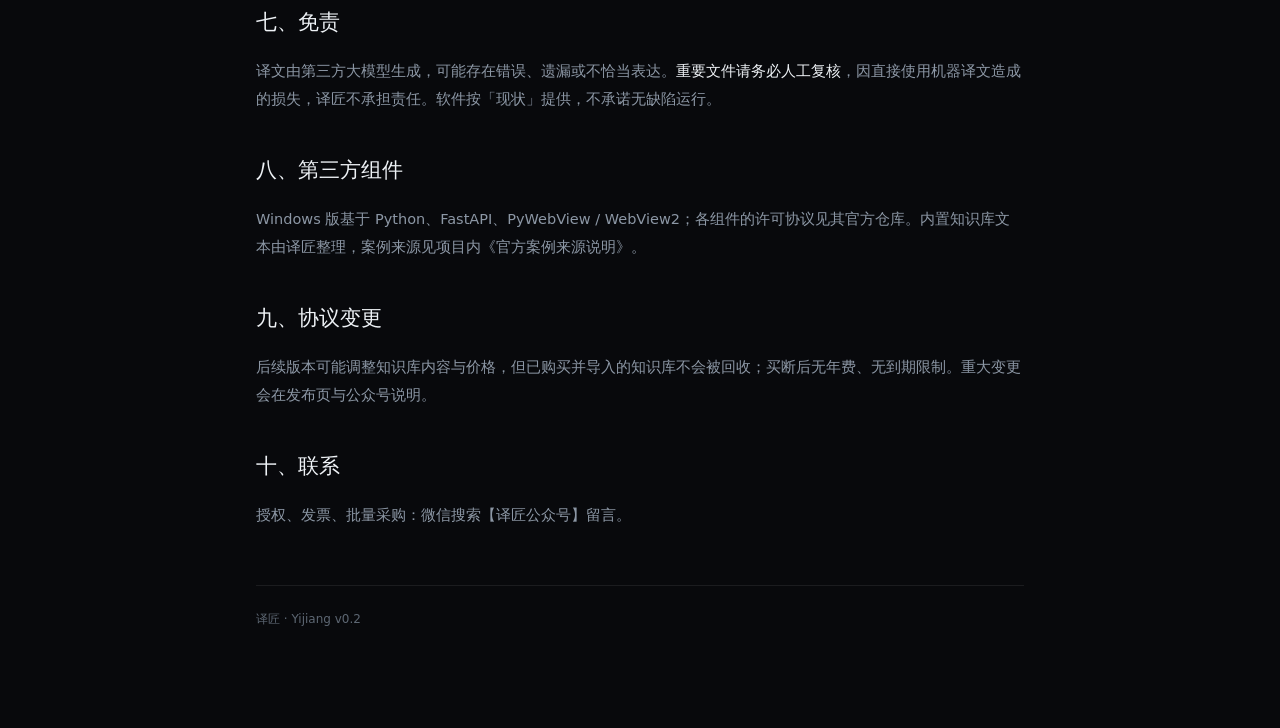
==== commit c37c05a9: "site: 知识库改为买断价 9.9/19.9，无年费/到期/设备绑定限制" ====
--- a/docs/license.html
+++ b/docs/license.html
@@ -1,98 +1,98 @@
-<!doctype html>
-<html lang="zh-CN">
-<head>
-<meta charset="utf-8" />
-<meta name="viewport" content="width=device-width, initial-scale=1" />
-<title>译匠 · 许可协议</title>
-<meta name="description" content="译匠的许可协议：免费版与知识库文件的使用范围、禁止行为与免责声明。" />
-<link rel="icon" href="data:image/svg+xml,%3Csvg xmlns='http://www.w3.org/2000/svg' viewBox='0 0 64 64'%3E%3Crect width='64' height='64' rx='14' fill='%230b0d10'/%3E%3Ctext x='32' y='46' font-size='40' text-anchor='middle' fill='%23eef2f6' font-family='serif'%3E%E8%AF%91%3C/text%3E%3C/svg%3E" />
-<style>
-  :root{
-    --bg:#08090c; --ink:#eef2f6; --dim:#8c97a5; --faint:#5d6773; --teal:#7fe3ff;
-    --line:rgba(255,255,255,.08);
-    --serif:"Songti SC","Noto Serif SC","Source Han Serif SC",SimSun,Georgia,serif;
-    --sans:"PingFang SC","Microsoft YaHei","Noto Sans SC",system-ui,-apple-system,sans-serif;
-  }
-  *{box-sizing:border-box}
-  body{margin:0;background:var(--bg);color:var(--ink);font-family:var(--sans);line-height:1.95;-webkit-font-smoothing:antialiased}
-  a{color:var(--teal);text-decoration:none}
-  a:hover{text-decoration:underline}
-  .wrap{max-width:820px;margin:0 auto;padding:64px 26px 96px}
-  nav{border-bottom:1px solid var(--line);padding:18px 0;margin-bottom:44px;font-size:13px;color:var(--dim);display:flex;gap:18px}
-  h1{font-family:var(--serif);font-weight:500;font-size:38px;margin:0 0 8px;letter-spacing:.02em}
-  .sub{color:var(--faint);font-size:12.5px;margin-bottom:40px}
-  h2{font-family:var(--serif);font-weight:500;font-size:21px;margin:36px 0 10px}
-  p,li{color:var(--dim);font-size:14.5px}
-  li{margin:6px 0}
-  b{color:var(--ink);font-weight:500}
-  .box{border:1px solid var(--line);border-radius:14px;padding:20px 22px;background:rgba(255,255,255,.015);margin:22px 0}
-  .box p{margin:0;color:var(--ink)}
-  code{font-family:Consolas,monospace;font-size:13px;color:var(--teal)}
-  footer{border-top:1px solid var(--line);margin-top:56px;padding-top:22px;font-size:12px;color:var(--faint)}
-</style>
-</head>
-<body>
-<div class="wrap">
-  <nav>
-    <a href="index.html">← 返回首页</a>
-    <a href="privacy.html">隐私</a>
-    <a href="refund.html">反馈或退款</a>
-  </nav>
-
-  <h1>许可协议</h1>
-  <div class="sub">最后更新：2026-11-18 · 译匠 v0.2</div>
-
-  <div class="box">
-    <p>译匠本体是<b>免费、闭源</b>的 Windows 本地翻译工作台，只带 1 条身份规则。169 / 260 知识库是独立的 JSON 文件，购买后导入免费版使用；三档功能完全一致，只差知识库内容。</p>
-  </div>
-
-  <h2>一、免费版可以做什么</h2>
-  <ul>
-    <li>快速、标准、严格三种模式全部可用，不限次数；</li>
-    <li>随包只带 1 条身份卡 <code>KB1-M00</code>，案例与术语为空；</li>
-    <li>规则、案例、术语可自由新建、导入、修改、删除；</li>
-    <li>精修、审校、知识库导出全部可用；</li>
-    <li>使用自己配置的模型接口与 API Key。</li>
-  </ul>
-
-  <h2>二、169 / 260 知识库</h2>
-  <ul>
-    <li>169 知识库：169 条规则、24 个案例、100 条精选术语；</li>
-    <li>260 知识库：260 条规则、24 个案例、190 条术语；</li>
-    <li>导入后可在软件内查看、修改、删除本档规则；</li>
-    <li>知识库文件按年提供；到期后可继续使用已导入内容，更新需续费；</li>
-    <li>169 知识库 ¥9.9/年；260 知识库 ¥19.9/年。</li>
-  </ul>
-
-  <h2>三、没有激活码</h2>
-  <p>当前版本不需要激活码、订单号或联网激活，也没有许可服务器。知识库通过 JSON 文件导入；请只从译匠官方渠道获取知识库文件。</p>
-
-  <h2>四、反馈与退款</h2>
-  <p>数字产品不适用七天无理由退款。若需退款或反馈，请移步微信公众号【译匠公众号】说明问题与原因，或在购买渠道按平台流程申请。详见 <a href="refund.html">反馈或退款</a>。</p>
-
-  <h2>五、你不可以做什么</h2>
-  <ul>
-    <li>反编译、破解或分发破解版本；</li>
-    <li>把购买的知识库文件整体转卖、公开分享或用于商业转售；</li>
-    <li>用本软件从事违法内容的生产或传播。</li>
-  </ul>
-
-  <h2>六、你的内容归你</h2>
-  <p>你用译匠翻译的原文与译文，版权归你或原权利人，译匠不主张任何权利，也不会把它们上传到译匠服务器。译匠没有内容服务器，也没有许可服务器；只有你点击翻译时，原文才会发送给你自己配置的模型服务商。</p>
-
-  <h2>七、免责</h2>
-  <p>译文由第三方大模型生成，可能存在错误、遗漏或不恰当表达。<b>重要文件请务必人工复核</b>，因直接使用机器译文造成的损失，译匠不承担责任。软件按「现状」提供，不承诺无缺陷运行。</p>
-
-  <h2>八、第三方组件</h2>
-  <p>Windows 版基于 Python、FastAPI、PyWebView / WebView2；各组件的许可协议见其官方仓库。内置知识库文本由译匠整理，案例来源见项目内《官方案例来源说明》。</p>
-
-  <h2>九、协议变更</h2>
-  <p>后续版本可能调整知识库内容与价格，但已购买并导入的知识库不会被回收。重大变更会在发布页与公众号说明。</p>
-
-  <h2>十、联系</h2>
-  <p>授权、发票、批量采购：微信搜索【译匠公众号】留言。</p>
-
-  <footer>译匠 · Yijiang v0.2</footer>
-</div>
-</body>
-</html>
+<!doctype html>
+<html lang="zh-CN">
+<head>
+<meta charset="utf-8" />
+<meta name="viewport" content="width=device-width, initial-scale=1" />
+<title>译匠 · 许可协议</title>
+<meta name="description" content="译匠的许可协议：免费版与知识库文件的使用范围、禁止行为与免责声明。" />
+<link rel="icon" href="data:image/svg+xml,%3Csvg xmlns='http://www.w3.org/2000/svg' viewBox='0 0 64 64'%3E%3Crect width='64' height='64' rx='14' fill='%230b0d10'/%3E%3Ctext x='32' y='46' font-size='40' text-anchor='middle' fill='%23eef2f6' font-family='serif'%3E%E8%AF%91%3C/text%3E%3C/svg%3E" />
+<style>
+  :root{
+    --bg:#08090c; --ink:#eef2f6; --dim:#8c97a5; --faint:#5d6773; --teal:#7fe3ff;
+    --line:rgba(255,255,255,.08);
+    --serif:"Songti SC","Noto Serif SC","Source Han Serif SC",SimSun,Georgia,serif;
+    --sans:"PingFang SC","Microsoft YaHei","Noto Sans SC",system-ui,-apple-system,sans-serif;
+  }
+  *{box-sizing:border-box}
+  body{margin:0;background:var(--bg);color:var(--ink);font-family:var(--sans);line-height:1.95;-webkit-font-smoothing:antialiased}
+  a{color:var(--teal);text-decoration:none}
+  a:hover{text-decoration:underline}
+  .wrap{max-width:820px;margin:0 auto;padding:64px 26px 96px}
+  nav{border-bottom:1px solid var(--line);padding:18px 0;margin-bottom:44px;font-size:13px;color:var(--dim);display:flex;gap:18px}
+  h1{font-family:var(--serif);font-weight:500;font-size:38px;margin:0 0 8px;letter-spacing:.02em}
+  .sub{color:var(--faint);font-size:12.5px;margin-bottom:40px}
+  h2{font-family:var(--serif);font-weight:500;font-size:21px;margin:36px 0 10px}
+  p,li{color:var(--dim);font-size:14.5px}
+  li{margin:6px 0}
+  b{color:var(--ink);font-weight:500}
+  .box{border:1px solid var(--line);border-radius:14px;padding:20px 22px;background:rgba(255,255,255,.015);margin:22px 0}
+  .box p{margin:0;color:var(--ink)}
+  code{font-family:Consolas,monospace;font-size:13px;color:var(--teal)}
+  footer{border-top:1px solid var(--line);margin-top:56px;padding-top:22px;font-size:12px;color:var(--faint)}
+</style>
+</head>
+<body>
+<div class="wrap">
+  <nav>
+    <a href="index.html">← 返回首页</a>
+    <a href="privacy.html">隐私</a>
+    <a href="refund.html">反馈或退款</a>
+  </nav>
+
+  <h1>许可协议</h1>
+  <div class="sub">最后更新：2026-11-18 · 译匠 v0.2</div>
+
+  <div class="box">
+    <p>译匠本体是<b>免费、闭源</b>的 Windows 本地翻译工作台，只带 1 条身份规则。169 / 260 知识库是独立的 JSON 文件，购买后导入免费版使用；三档功能完全一致，只差知识库内容。</p>
+  </div>
+
+  <h2>一、免费版可以做什么</h2>
+  <ul>
+    <li>快速、标准、严格三种模式全部可用，不限次数；</li>
+    <li>随包只带 1 条身份卡 <code>KB1-M00</code>，案例与术语为空；</li>
+    <li>规则、案例、术语可自由新建、导入、修改、删除；</li>
+    <li>精修、审校、知识库导出全部可用；</li>
+    <li>使用自己配置的模型接口与 API Key。</li>
+  </ul>
+
+  <h2>二、169 / 260 知识库</h2>
+  <ul>
+    <li>169 知识库：169 条规则、24 个案例、100 条精选术语；</li>
+    <li>260 知识库：260 条规则、24 个案例、190 条术语；</li>
+    <li>导入后可在软件内查看、修改、删除本档规则；</li>
+    <li>知识库买断，无年费、无到期限制；已导入内容可长期使用。</li>
+    <li>169 知识库 ¥9.9（买断）；260 知识库 ¥19.9（买断）。</li>
+  </ul>
+
+  <h2>三、没有激活码</h2>
+  <p>当前版本不需要激活码、订单号或联网激活，也没有许可服务器。知识库通过 JSON 文件导入；请只从译匠官方渠道获取知识库文件。</p>
+
+  <h2>四、反馈与退款</h2>
+  <p>数字产品不适用七天无理由退款。若需退款或反馈，请移步微信公众号【译匠公众号】说明问题与原因，或在购买渠道按平台流程申请。详见 <a href="refund.html">反馈或退款</a>。</p>
+
+  <h2>五、你不可以做什么</h2>
+  <ul>
+    <li>反编译、破解或分发破解版本；</li>
+    <li>把购买的知识库文件整体转卖、公开分享或用于商业转售；</li>
+    <li>用本软件从事违法内容的生产或传播。</li>
+  </ul>
+
+  <h2>六、你的内容归你</h2>
+  <p>你用译匠翻译的原文与译文，版权归你或原权利人，译匠不主张任何权利，也不会把它们上传到译匠服务器。译匠没有内容服务器，也没有许可服务器；只有你点击翻译时，原文才会发送给你自己配置的模型服务商。</p>
+
+  <h2>七、免责</h2>
+  <p>译文由第三方大模型生成，可能存在错误、遗漏或不恰当表达。<b>重要文件请务必人工复核</b>，因直接使用机器译文造成的损失，译匠不承担责任。软件按「现状」提供，不承诺无缺陷运行。</p>
+
+  <h2>八、第三方组件</h2>
+  <p>Windows 版基于 Python、FastAPI、PyWebView / WebView2；各组件的许可协议见其官方仓库。内置知识库文本由译匠整理，案例来源见项目内《官方案例来源说明》。</p>
+
+  <h2>九、协议变更</h2>
+  <p>后续版本可能调整知识库内容与价格，但已购买并导入的知识库不会被回收；买断后无年费、无到期限制。重大变更会在发布页与公众号说明。</p>
+
+  <h2>十、联系</h2>
+  <p>授权、发票、批量采购：微信搜索【译匠公众号】留言。</p>
+
+  <footer>译匠 · Yijiang v0.2</footer>
+</div>
+</body>
+</html>
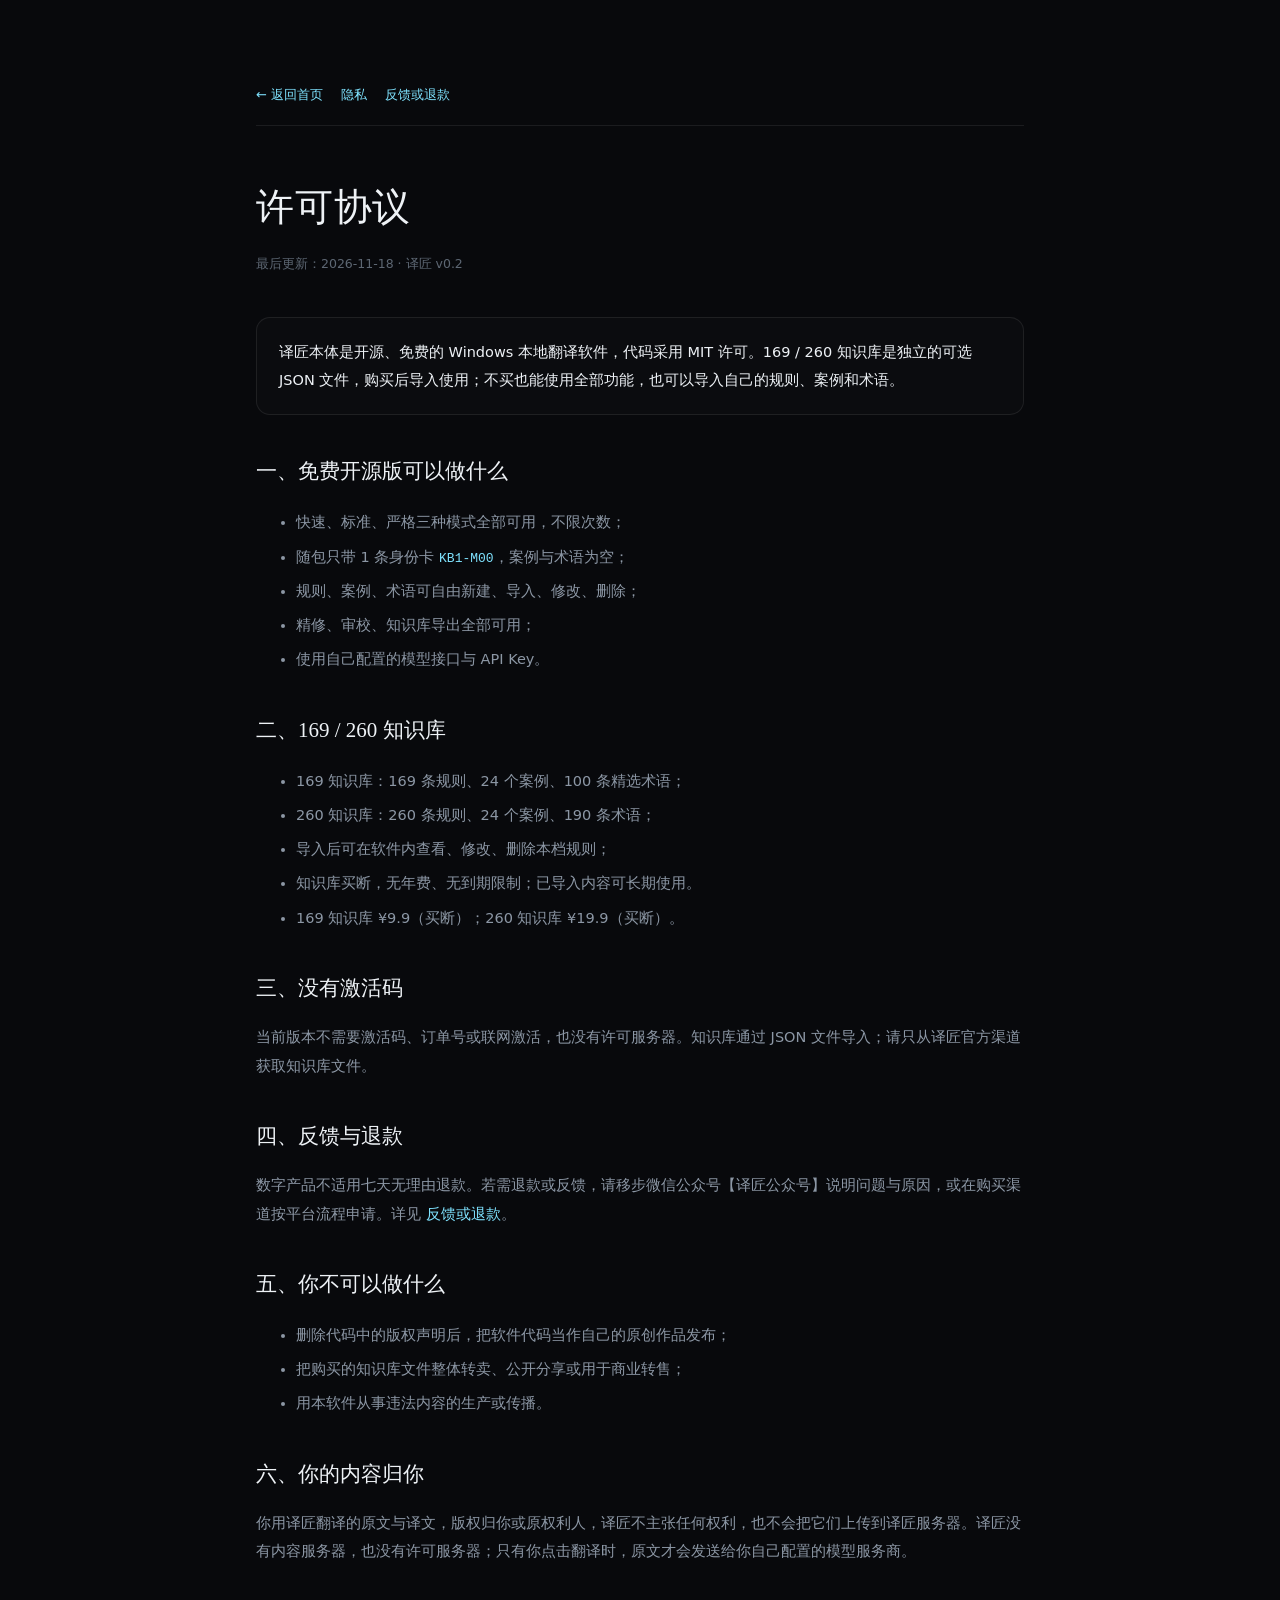
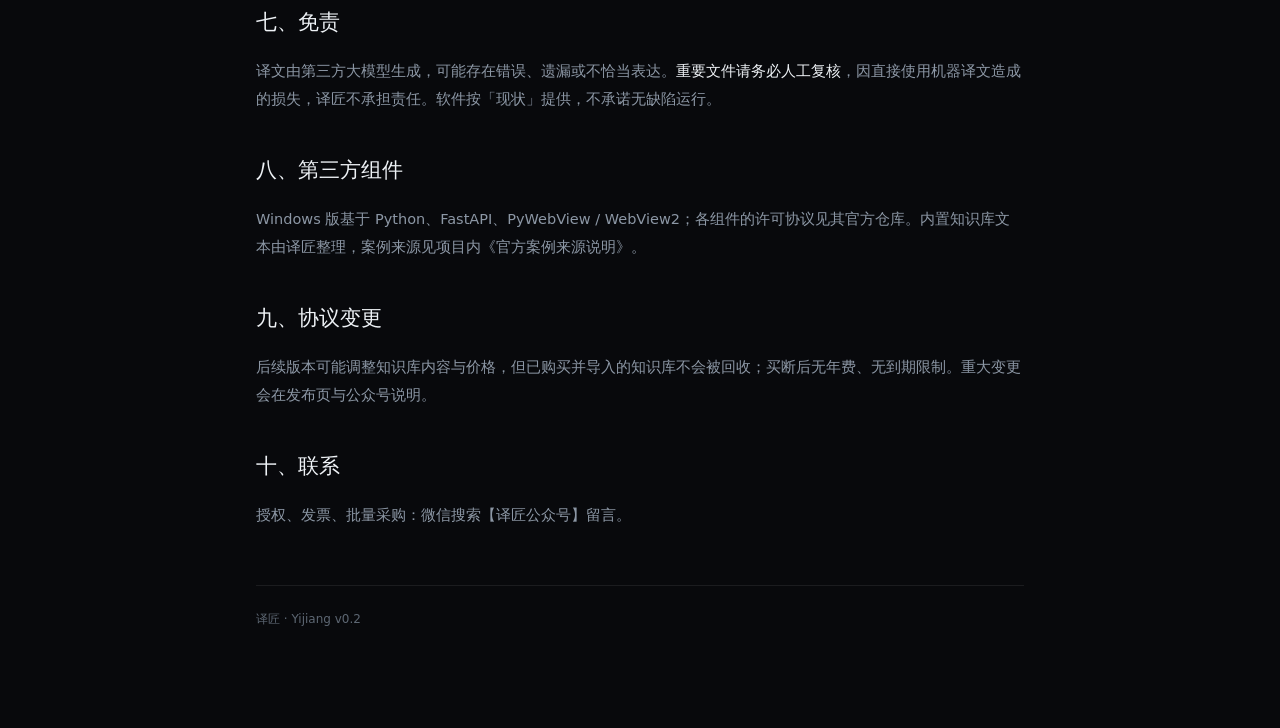
==== commit 21ce51b4: "docs: 统一开源免费口径，补充源码与许可" ====
--- a/docs/license.html
+++ b/docs/license.html
@@ -43,10 +43,10 @@
   <div class="sub">最后更新：2026-11-18 · 译匠 v0.2</div>
 
   <div class="box">
-    <p>译匠本体是<b>免费、闭源</b>的 Windows 本地翻译工作台，只带 1 条身份规则。169 / 260 知识库是独立的 JSON 文件，购买后导入免费版使用；三档功能完全一致，只差知识库内容。</p>
+    <p>译匠本体是<b>开源、免费的 Windows 本地翻译软件</b>，代码采用 MIT 许可。169 / 260 知识库是独立的可选 JSON 文件，购买后导入使用；不买也能使用全部功能，也可以导入自己的规则、案例和术语。</p>
   </div>
 
-  <h2>一、免费版可以做什么</h2>
+  <h2>一、免费开源版可以做什么</h2>
   <ul>
     <li>快速、标准、严格三种模式全部可用，不限次数；</li>
     <li>随包只带 1 条身份卡 <code>KB1-M00</code>，案例与术语为空；</li>
@@ -72,7 +72,7 @@
 
   <h2>五、你不可以做什么</h2>
   <ul>
-    <li>反编译、破解或分发破解版本；</li>
+    <li>删除代码中的版权声明后，把软件代码当作自己的原创作品发布；</li>
     <li>把购买的知识库文件整体转卖、公开分享或用于商业转售；</li>
     <li>用本软件从事违法内容的生产或传播。</li>
   </ul>
